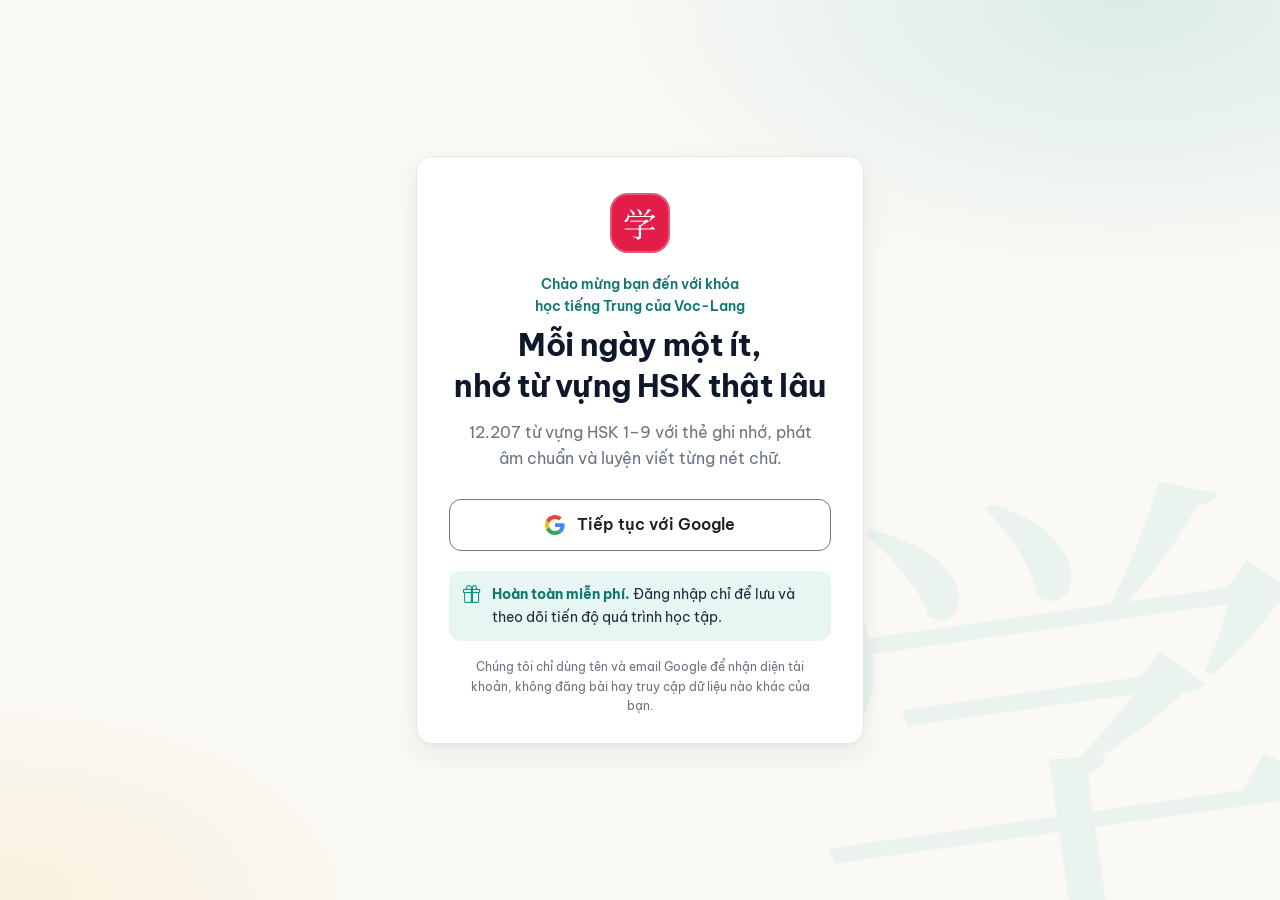
==== index.html @ a153ec46 "Bỏ bộ đếm vị trí thẻ (x / 300) cho đỡ nhầm với tiến độ học Co-Authored-By: Claude Opus 5.5 <noreply@" ====
<!doctype html>
<html lang="vi" data-bs-theme="light">
<head>
  <meta charset="UTF-8">
  <meta name="viewport" content="width=device-width, initial-scale=1, viewport-fit=cover">
  <meta name="theme-color" content="#FAF9F5" id="meta-theme-color">
  <title>Voc-Lang – Học từ vựng tiếng Trung HSK</title>
  <script>
    /* Áp giao diện Sáng/Tối trước khi vẽ trang để không bị nháy màu */
    (function () {
      var ui = {};
      try { ui = JSON.parse(localStorage.getItem('hoctq-ui')) || {}; } catch (e) { /* bỏ qua */ }
      var dark = ui.theme ? ui.theme === 'dark' : window.matchMedia('(prefers-color-scheme: dark)').matches;
      var root = document.documentElement;
      root.setAttribute('data-bs-theme', dark ? 'dark' : 'light');
      if (ui.pinyin === false) root.classList.add('hide-pinyin');
      if (ui.meaning === false) root.classList.add('hide-meaning');
      if (ui.tone !== false) root.classList.add('tone-on');
      if (dark) document.getElementById('meta-theme-color').setAttribute('content', '#0F172A');
      /* Bắt buộc đăng nhập: chưa đăng nhập → luôn mở màn hình chào (index.html?welcome: bản xem thử) */
      var sync = {};
      try { sync = JSON.parse(localStorage.getItem('hoctq-sync')) || {}; } catch (e) { /* bỏ qua */ }
      if (/[?&]welcome(?:[=&]|$)/.test(location.search) || sync.mode !== 'user') root.classList.add('show-welcome');
    })();
  </script>
  <link rel="preconnect" href="https://fonts.googleapis.com">
  <link rel="preconnect" href="https://fonts.gstatic.com" crossorigin>
  <link rel="stylesheet" href="https://fonts.googleapis.com/css2?family=Be+Vietnam+Pro:ital,wght@0,400;0,500;0,600;0,700;1,400&family=Noto+Sans+SC:wght@400;500;700&family=Noto+Serif+SC:wght@500;700&display=swap">
  <link rel="stylesheet" href="https://cdn.jsdelivr.net/npm/lxgw-wenkai-webfont@1.7.0/lxgwwenkai-regular.css">
  <link rel="stylesheet" href="https://cdn.jsdelivr.net/npm/bootstrap@5.3.3/dist/css/bootstrap.min.css">
  <link rel="stylesheet" href="https://cdn.jsdelivr.net/npm/bootstrap-icons@1.11.3/font/bootstrap-icons.min.css">
  <link rel="stylesheet" href="css/style.css">
</head>
<body>
  <!-- ================= MÀN HÌNH CHÀO (chưa đăng nhập) ================= -->
  <section class="welcome" id="welcome" aria-labelledby="welcome-title">
    <div class="welcome-art zh-card" aria-hidden="true">学</div>
    <div class="welcome-card">
      <span class="brand-mark welcome-mark zh-card" aria-hidden="true">学</span>
      <p class="welcome-eyebrow">Chào mừng bạn đến với khóa học tiếng Trung của <span class="text-nowrap">Voc-Lang</span></p>
      <h1 class="welcome-title" id="welcome-title">Mỗi ngày một ít,<br>nhớ từ vựng HSK thật&nbsp;lâu</h1>
      <p class="welcome-lead"><span id="welcome-count">12.207</span> từ vựng HSK 1–9 với thẻ ghi nhớ, phát âm chuẩn và luyện viết từng nét chữ.</p>

      <button type="button" class="btn-google" id="btn-google">
        <svg class="g-logo" viewBox="0 0 48 48" aria-hidden="true"><path fill="#EA4335" d="M24 9.5c3.54 0 6.71 1.22 9.21 3.6l6.85-6.85C35.9 2.38 30.47 0 24 0 14.62 0 6.51 5.38 2.56 13.22l7.98 6.19C12.43 13.72 17.74 9.5 24 9.5z"/><path fill="#4285F4" d="M46.98 24.55c0-1.57-.15-3.09-.38-4.55H24v9.02h12.94c-.58 2.96-2.26 5.48-4.78 7.18l7.73 6c4.51-4.18 7.09-10.36 7.09-17.65z"/><path fill="#FBBC05" d="M10.53 28.59c-.48-1.45-.76-2.99-.76-4.59s.27-3.14.76-4.59l-7.98-6.19C.92 16.46 0 20.12 0 24c0 3.88.92 7.54 2.56 10.78l7.97-6.19z"/><path fill="#34A853" d="M24 48c6.48 0 11.93-2.13 15.89-5.81l-7.73-6c-2.15 1.45-4.92 2.3-8.16 2.3-6.26 0-11.57-4.22-13.47-9.91l-7.98 6.19C6.51 42.62 14.62 48 24 48z"/></svg>
        <span class="btn-google-text">Tiếp tục với Google</span>
        <span class="spinner-border spinner-border-sm d-none" aria-hidden="true"></span>
      </button>
      <div class="welcome-alert callout callout-amber d-none" id="welcome-alert" role="alert"></div>

      <p class="welcome-free">
        <i class="bi bi-gift" aria-hidden="true"></i>
        <span><b>Hoàn toàn miễn phí.</b> Đăng nhập chỉ để lưu và theo dõi tiến độ quá trình học tập.</span>
      </p>

      <p class="welcome-fine">Chúng tôi chỉ dùng tên và email Google để nhận diện tài khoản, không đăng bài hay truy cập dữ liệu nào khác của bạn.</p>
    </div>
  </section>

  <nav class="app-nav sticky-top">
    <div class="container app-nav-inner">
      <span class="brand"><span class="brand-mark zh-card">学</span><span class="brand-text">Voc-Lang</span></span>
      <div class="nav-switch" role="tablist" aria-label="Chuyển màn hình">
        <button class="nav-switch-btn active" data-bs-toggle="pill" data-bs-target="#tab-study" type="button" role="tab" aria-selected="true">
          <i class="bi bi-card-text"></i><span>Học</span>
        </button>
        <button class="nav-switch-btn" data-bs-toggle="pill" data-bs-target="#tab-list" type="button" role="tab" aria-selected="false">
          <i class="bi bi-list-ul"></i><span>Từ vựng</span>
        </button>
      </div>
      <div class="nav-actions">
        <button class="nav-support support-entry" type="button" data-support-open="resources" title="Tài liệu học tập: PDF luyện viết, audio">
          <i class="bi bi-journal-bookmark"></i><span>Tài liệu học tập</span>
        </button>
        <button class="icon-btn" id="btn-theme" type="button" title="Chuyển chế độ Sáng/Tối" aria-label="Chuyển chế độ Sáng/Tối">
          <i class="bi bi-moon-stars theme-icon-light"></i><i class="bi bi-sun theme-icon-dark"></i>
        </button>
        <button class="icon-btn" type="button" data-bs-toggle="modal" data-bs-target="#settings-modal" title="Cài đặt" aria-label="Cài đặt">
          <i class="bi bi-gear"></i>
        </button>
        <div class="dropdown account">
          <button class="icon-btn account-btn" id="btn-account" type="button" data-bs-toggle="dropdown" data-bs-offset="0,8" aria-expanded="false" aria-label="Tài khoản">
            <span class="avatar" id="account-avatar"><i class="bi bi-person"></i></span>
            <span class="sync-dot" id="sync-dot" aria-hidden="true"></span>
          </button>
          <div class="dropdown-menu dropdown-menu-end account-menu" id="account-menu"></div>
        </div>
      </div>
    </div>
  </nav>

  <main class="container app-main tab-content">
    <!-- ================= HỌC ================= -->
    <section class="tab-pane fade show active" id="tab-study" role="tabpanel">
      <!-- Tổng quan tiến độ -->
      <div class="progress-dash" id="progress-dash">
        <div class="dash-item" title="Chuỗi ngày học liên tiếp">
          <i class="bi bi-fire dash-fire" id="dash-fire"></i>
          <div><div class="dash-num" id="dash-streak">0</div><div class="dash-label">ngày liên tiếp</div></div>
        </div>
        <div class="dash-item dash-goal">
          <div class="d-flex justify-content-between align-items-baseline">
            <span class="dash-label"><i class="bi bi-bullseye"></i> Mục tiêu hôm nay</span>
            <span class="dash-goal-num"><b id="dash-today">0</b>/<span id="dash-goal">20</span> từ</span>
          </div>
          <div class="progress dash-bar" role="progressbar" aria-label="Mục tiêu hôm nay" id="dash-goal-bar-wrap">
            <div class="progress-bar" id="dash-goal-bar" style="width:0%"></div>
          </div>
        </div>
        <div class="dash-item" title="Tổng số từ đã thuộc">
          <i class="bi bi-gem dash-gem"></i>
          <div><div class="dash-num" id="dash-mastered">0</div><div class="dash-label">đã thuộc</div></div>
        </div>
        <button class="btn btn-amber dash-review" id="btn-review-due" type="button">
          <i class="bi bi-arrow-repeat"></i><span class="dash-review-text">Ôn tập</span><span class="dash-due-badge" id="dash-due">0</span>
        </button>
        <div class="dash-unlock d-none" id="dash-unlock"></div>
      </div>

      <!-- Thanh công cụ bài học: chế độ (điện thoại), ẩn/hiện Pinyin & nghĩa, bộ lọc -->
      <div class="lesson-bar" id="lesson-bar">
        <div class="seg d-lg-none" role="tablist" aria-label="Chế độ học">
          <button type="button" class="seg-btn active" data-mode="card" role="tab" aria-selected="true"><i class="bi bi-layers"></i> Thẻ</button>
          <button type="button" class="seg-btn" data-mode="write" role="tab" aria-selected="false"><i class="bi bi-pencil"></i> Tập viết</button>
        </div>
        <div class="lesson-tools">
          <button type="button" class="chip-toggle" id="tg-pinyin" aria-pressed="true" title="Ẩn/hiện Pinyin">
            <i class="bi bi-eye"></i><span>Pinyin</span>
          </button>
          <button type="button" class="chip-toggle" id="tg-meaning" aria-pressed="true" title="Ẩn/hiện nghĩa tiếng Việt">
            <i class="bi bi-eye"></i><span>Nghĩa</span>
          </button>
          <button type="button" class="icon-btn icon-btn-soft d-lg-none" id="btn-filters" data-bs-toggle="collapse" data-bs-target="#filters" aria-expanded="false" aria-controls="filters" title="Bộ lọc" aria-label="Bộ lọc">
            <i class="bi bi-sliders"></i><span class="filter-dot d-none" id="filter-dot"></span>
          </button>
        </div>
      </div>

      <div class="collapse filters-panel" id="filters">
        <div class="filters-inner">
          <select id="filter-mode" class="form-select" aria-label="Lọc theo trạng thái">
            <option value="all">Mọi trạng thái</option>
            <option value="new">Mới</option>
            <option value="learning">Đang học</option>
            <option value="mastered">Đã thuộc</option>
            <option value="due">Ôn tập từ cần nhớ</option>
          </select>
          <select id="filter-hsk" class="form-select" aria-label="Cấp HSK">
            <option value="">Mọi cấp HSK</option>
          </select>
          <select id="filter-tag" class="form-select" aria-label="Lọc theo chủ đề">
            <option value="">Mọi chủ đề</option>
          </select>
          <button id="btn-shuffle" class="btn btn-soft" type="button"><i class="bi bi-shuffle"></i> Trộn</button>
          <span class="deck-stats" id="deck-stats"></span>
        </div>
      </div>

      <div id="empty-deck" class="callout callout-info d-none">Không có từ nào phù hợp bộ lọc. Hãy đổi trạng thái, chủ đề hoặc cấp HSK.</div>

      <div class="study-grid" id="study-area" data-mode="card">
        <!-- Flashcard -->
        <div class="study-col study-col-card">
          <div class="flashcard-wrap">
            <div class="swipe-layer" id="swipe-layer">
              <div class="flashcard" id="flashcard" tabindex="0" aria-label="Thẻ học, nhấn Space để lật">
                <div class="flashcard-face flashcard-front">
                  <span class="card-corner card-corner-start">
                    <span class="hsk-badge" id="card-hsk"></span>
                    <span class="status-chip-wrap" id="card-status"></span>
                  </span>
                  <div class="card-hanzi zh-card" id="card-hanzi"></div>
                  <div class="card-foot">
                    <div class="card-hint"><i class="bi bi-hand-index"></i> Chạm để lật<span class="swipe-hint"> · vuốt ← chưa nhớ · → đã thuộc</span></div>
                    <div class="review-info" id="review-info"></div>
                  </div>
                </div>
                <div class="flashcard-face flashcard-back">
                  <div class="back-scroll">
                    <div class="back-head">
                      <div class="back-head-text">
                        <div class="d-flex align-items-baseline gap-2 flex-wrap">
                          <span class="back-hanzi zh-card" id="back-hanzi"></span>
                          <span class="back-trad zh" id="back-trad"></span>
                        </div>
                        <div class="back-pinyin py-text peekable" data-peek="pinyin" id="back-pinyin"></div>
                        <div class="back-meaning vi-text peekable" data-peek="meaning" id="back-meaning"></div>
                      </div>
                      <div class="word-image" id="back-image" aria-hidden="true"></div>
                    </div>
                    <div class="back-tags" id="back-tags"></div>
                    <p class="back-explain callout callout-jade peekable" data-peek="meaning" id="back-explain"></p>
                    <div id="back-related"></div>
                    <div id="back-examples"></div>
                  </div>
                </div>
              </div>
              <div class="swipe-stamp stamp-know" aria-hidden="true"><i class="bi bi-check2-circle"></i> Đã thuộc</div>
              <div class="swipe-stamp stamp-again" aria-hidden="true"><i class="bi bi-arrow-counterclockwise"></i> Chưa nhớ</div>
            </div>
          </div>

          <!-- Thanh điều khiển: ghim đáy màn hình trên điện thoại -->
          <div class="action-bar" id="card-bar">
            <div class="bar-row">
              <button class="ctl-btn" id="btn-prev" type="button" title="Thẻ trước (←)" aria-label="Thẻ trước"><i class="bi bi-chevron-left"></i></button>
              <button class="ctl-btn ctl-accent" id="btn-speak" type="button" title="Phát âm (R)"><i class="bi bi-volume-up"></i><span>Nghe</span></button>
              <button class="ctl-btn ctl-primary" id="btn-flip" type="button" title="Lật thẻ (Space)"><i class="bi bi-arrow-repeat"></i><span>Lật thẻ</span></button>
              <button class="ctl-btn" id="btn-next" type="button" title="Thẻ sau (→)" aria-label="Thẻ sau"><i class="bi bi-chevron-right"></i></button>
            </div>
            <div class="rate-label">Bạn nhớ từ này thế nào?</div>
            <div class="rate-grid" role="group" aria-label="Đánh giá mức độ nhớ">
              <button class="btn-rate rate-again" type="button" data-r="again" title="Phím 1"><i class="bi bi-arrow-counterclockwise"></i><span>Chưa nhớ</span><small>ôn lại sau 10 phút</small></button>
              <button class="btn-rate rate-good" type="button" data-r="good" title="Phím 2"><i class="bi bi-hand-thumbs-up"></i><span>Tạm nhớ</span><small id="rate-good-hint">ôn lại sau 1 ngày</small></button>
              <button class="btn-rate rate-master" type="button" data-r="mastered" title="Phím 3"><i class="bi bi-check2-circle"></i><span>Đã thuộc</span><small>ôn lại sau 7 ngày</small></button>
            </div>
          </div>
        </div>

        <!-- Vở tập viết -->
        <div class="study-col study-col-write">
          <div class="panel write-panel">
            <div class="panel-head">
              <strong><i class="bi bi-pencil"></i> Vở tập viết</strong>
              <ul class="char-tabs ms-auto" id="char-tabs"></ul>
            </div>
            <div class="panel-body text-center">
              <div class="writer-box mx-auto" id="writer-box"></div>
              <div class="writer-status" id="writer-status">&nbsp;</div>
              <div class="writing-stats" id="writing-stats"></div>
              <div class="writer-legend">
                <span class="legend-dot legend-radical"></span> Bộ thủ
                <span class="legend-dot legend-stroke ms-2"></span> Nét thường
              </div>
            </div>
          </div>
          <div class="action-bar" id="write-bar">
            <div class="bar-row bar-row-write">
              <button class="ctl-btn ctl-primary" id="btn-quiz" type="button" title="Xóa nét và viết lại"><i class="bi bi-eraser"></i><span>Viết lại</span></button>
              <button class="ctl-btn" id="btn-animate" type="button" title="Xem mẫu thứ tự nét"><i class="bi bi-play-circle"></i><span>Xem mẫu</span></button>
              <button class="ctl-btn" id="btn-outline" type="button" aria-pressed="true" title="Ẩn/hiện chữ mờ"><i class="bi bi-eye"></i><span>Chữ mờ</span></button>
              <button class="ctl-btn ctl-accent" id="btn-speak-write" type="button" title="Phát âm" aria-label="Phát âm"><i class="bi bi-volume-up"></i></button>
            </div>
          </div>
        </div>
      </div>
    </section>

    <!-- ================= DANH SÁCH ================= -->
    <section class="tab-pane fade" id="tab-list" role="tabpanel">
      <!-- Tiến độ theo từng cấp HSK -->
      <div class="panel mb-3">
        <div class="panel-head">
          <strong><i class="bi bi-bar-chart-line"></i> Tiến độ theo cấp</strong>
          <span class="ms-auto legend">
            <span class="dot dot-mastered"></span> Đã thuộc
            <span class="dot dot-learning ms-2"></span> Đang học
            <span class="dot dot-new ms-2"></span> Mới
          </span>
        </div>
        <div class="panel-body py-2" id="level-progress"></div>
        <button type="button" class="res-promo support-entry" data-support-open="resources">
          <span class="res-promo-icon"><i class="bi bi-journal-bookmark"></i></span>
          <span class="res-promo-text">
            <b>Tài liệu học tập đi kèm</b>
            <span>Vở luyện viết PDF có ô điền mễ · Audio nghe thụ động song ngữ · Sổ tay 214 bộ thủ</span>
          </span>
          <span class="res-promo-cta">Xem tài liệu <i class="bi bi-arrow-right"></i></span>
        </button>
      </div>

      <div class="list-tools">
        <div class="search-box">
          <i class="bi bi-search"></i>
          <input type="search" id="list-search" class="form-control" placeholder="Tìm chữ Hán, pinyin hoặc nghĩa…" aria-label="Tìm từ">
        </div>
        <select id="list-status" class="form-select" aria-label="Lọc theo trạng thái">
          <option value="">Mọi trạng thái</option>
          <option value="new">Mới</option>
          <option value="learning">Đang học</option>
          <option value="mastered">Đã thuộc</option>
          <option value="due">Cần ôn tập</option>
        </select>
        <select id="list-tag" class="form-select" aria-label="Lọc theo chủ đề">
          <option value="">Mọi chủ đề</option>
        </select>
      </div>
      <div class="panel table-panel">
        <div class="table-responsive">
          <table class="table vocab-table align-middle mb-0">
            <thead><tr><th>Chữ</th><th>Pinyin</th><th>Nghĩa</th><th class="d-none d-md-table-cell">HSK</th><th>Trạng thái</th><th class="d-none d-md-table-cell">Ôn lại</th><th></th></tr></thead>
            <tbody id="vocab-table"></tbody>
          </table>
        </div>
      </div>
      <div class="list-foot">
        <div class="d-flex align-items-center gap-2 small text-muted-2">
          <span id="list-info"></span>
          <select id="list-page-size" class="form-select form-select-sm w-auto" aria-label="Số từ mỗi trang">
            <option value="20">20 / trang</option>
            <option value="50">50 / trang</option>
            <option value="100">100 / trang</option>
          </select>
        </div>
        <nav aria-label="Phân trang từ vựng">
          <ul class="pagination mb-0" id="list-pager"></ul>
        </nav>
      </div>
      <button type="button" class="res-hint support-entry" data-support-open="resources">
        <i class="bi bi-file-earmark-pdf"></i>
        <span>Tải file PDF có ô điền mễ để in ra luyện viết tay</span>
        <i class="bi bi-arrow-right res-hint-arrow"></i>
      </button>
      <footer class="app-footer support-entry">
        <button type="button" class="footer-donate" data-support-open="donate"><i class="bi bi-cup-hot"></i> Mời tác giả ly trà</button>
      </footer>
    </section>

  </main>

  <!-- Cài đặt -->
  <div class="modal fade" id="settings-modal" tabindex="-1" aria-labelledby="settings-title" aria-hidden="true">
    <div class="modal-dialog modal-dialog-centered modal-fullscreen-sm-down">
      <div class="modal-content">
        <div class="modal-header">
          <h5 class="modal-title" id="settings-title"><i class="bi bi-gear"></i> Cài đặt</h5>
          <button type="button" class="btn-close" data-bs-dismiss="modal" aria-label="Đóng"></button>
        </div>
        <div class="modal-body">
          <label for="goal-input" class="form-label fw-semibold">Mục tiêu mỗi ngày</label>
          <div class="input-group mb-1" style="max-width:15rem">
            <input type="number" class="form-control" id="goal-input" min="1" max="500" step="1" inputmode="numeric">
            <span class="input-group-text">từ / ngày</span>
          </div>
          <div class="form-text mb-3">Mỗi từ bạn chấm điểm hoặc tập viết trong ngày được tính một lần.</div>
          <label for="start-level" class="form-label fw-semibold">Lộ trình học</label>
          <select class="form-select mb-1" id="start-level" style="max-width:20rem"></select>
          <div class="form-text mb-3">Các cấp mở lần lượt: thuộc 80% số từ của cấp hiện tại thì mở cấp tiếp theo. Nếu đã có nền tảng, chọn cấp bắt đầu để mở sẵn các cấp đến cấp đó.</div>
          <div class="form-check form-switch mb-1">
            <input class="form-check-input" type="checkbox" role="switch" id="set-tone">
            <label class="form-check-label fw-semibold" for="set-tone">Tô màu theo thanh điệu</label>
          </div>
          <div class="form-text mb-3 tone-legend">
            <span class="t1">Thanh 1 ā</span> · <span class="t2">Thanh 2 á</span> · <span class="t3">Thanh 3 ǎ</span> · <span class="t4">Thanh 4 à</span> · <span class="t5">Thanh nhẹ a</span>
          </div>
          <div class="small text-muted-2 mb-3" id="settings-summary"></div>
          <hr>
          <div class="d-flex align-items-center gap-2 flex-wrap">
            <div class="small text-muted-2 me-auto" id="sync-note">Dữ liệu học chỉ lưu trên trình duyệt này.</div>
            <button type="button" class="btn btn-outline-danger" id="btn-open-reset">
              <i class="bi bi-arrow-counterclockwise"></i> Đặt lại tiến độ (Reset)
            </button>
          </div>
        </div>
        <div class="modal-footer">
          <button type="button" class="btn btn-soft" data-bs-dismiss="modal">Đóng</button>
          <button type="button" class="btn btn-primary" id="btn-save-goal">Lưu</button>
        </div>
      </div>
    </div>
  </div>

  <!-- Xác nhận đặt lại -->
  <div class="modal fade" id="reset-modal" tabindex="-1" aria-labelledby="reset-title" aria-hidden="true">
    <div class="modal-dialog modal-dialog-centered">
      <div class="modal-content">
        <div class="modal-header">
          <h5 class="modal-title text-vermilion" id="reset-title"><i class="bi bi-exclamation-triangle"></i> Đặt lại tiến độ</h5>
          <button type="button" class="btn-close" data-bs-dismiss="modal" aria-label="Đóng"></button>
        </div>
        <div class="modal-body">
          <div class="callout callout-rose mb-0">Bạn có chắc chắn muốn xóa toàn bộ tiến độ học tập và chuỗi ngày học hiện tại<span id="reset-scope"></span> không? Hành động này không thể hoàn tác.</div>
        </div>
        <div class="modal-footer">
          <button type="button" class="btn btn-soft" data-bs-dismiss="modal">Hủy</button>
          <button type="button" class="btn btn-danger" id="btn-confirm-reset"><i class="bi bi-trash"></i> Xóa toàn bộ</button>
        </div>
      </div>
    </div>
  </div>

  <!-- Chúc mừng khi xong một mục tiêu: mục tiêu ngày, chuỗi ngày, cột mốc từ đã thuộc, mở cấp mới (js/app.js → celebrate) -->
  <div class="modal fade cele-modal" id="cele-modal" tabindex="-1" aria-labelledby="cele-title" aria-hidden="true">
    <div class="modal-dialog modal-dialog-centered">
      <div class="modal-content">
        <div class="modal-body">
          <button type="button" class="btn-close cele-close" data-bs-dismiss="modal" aria-label="Đóng"></button>
          <div class="cele-mascot" aria-hidden="true">
            <svg viewBox="0 0 120 112" xmlns="http://www.w3.org/2000/svg">
              <ellipse class="cele-shadow" cx="60" cy="104" rx="30" ry="4.5"/>
              <g class="cele-bun">
                <path class="cele-arm cele-arm-l" d="M24 70 Q10 62 12 48"/>
                <path class="cele-arm cele-arm-r" d="M96 70 Q110 62 108 48"/>
                <path class="cele-body" d="M18 74 C18 46 37 28 60 28 C83 28 102 46 102 74 C102 92 84 100 60 100 C36 100 18 92 18 74 Z"/>
                <path class="cele-pleat" d="M47 33 Q60 17 73 33 M53 31 Q60 23 67 31"/>
                <circle class="cele-dot" cx="60" cy="42" r="3.2"/>
                <path class="cele-eye" d="M41 66 Q46.5 59 52 66 M68 66 Q73.5 59 79 66"/>
                <ellipse class="cele-blush" cx="37" cy="75" rx="6.5" ry="3.8"/>
                <ellipse class="cele-blush" cx="83" cy="75" rx="6.5" ry="3.8"/>
                <path class="cele-mouth" d="M52 73 Q60 85 68 73 Q60 76.5 52 73 Z"/>
              </g>
              <path class="cele-spark s1" d="M0 -7 L1.8 -1.8 L7 0 L1.8 1.8 L0 7 L-1.8 1.8 L-7 0 L-1.8 -1.8 Z" transform="translate(12 24)"/>
              <path class="cele-spark s2" d="M0 -7 L1.8 -1.8 L7 0 L1.8 1.8 L0 7 L-1.8 1.8 L-7 0 L-1.8 -1.8 Z" transform="translate(108 20) scale(.8)"/>
              <path class="cele-spark s3" d="M0 -7 L1.8 -1.8 L7 0 L1.8 1.8 L0 7 L-1.8 1.8 L-7 0 L-1.8 -1.8 Z" transform="translate(110 86) scale(.6)"/>
              <path class="cele-spark s4" d="M0 -7 L1.8 -1.8 L7 0 L1.8 1.8 L0 7 L-1.8 1.8 L-7 0 L-1.8 -1.8 Z" transform="translate(8 88) scale(.55)"/>
            </svg>
          </div>
          <span class="cele-badge" id="cele-badge"></span>
          <h5 class="cele-title" id="cele-title"></h5>
          <button type="button" class="cele-cheer" id="cele-cheer" title="Chạm để nghe">
            <span class="cele-zh" id="cele-zh"></span>
            <span class="cele-py"><span id="cele-py"></span> <i class="bi bi-volume-up"></i></span>
          </button>
          <p class="cele-sub" id="cele-sub"></p>
          <div class="cele-stats">
            <div class="cele-stat"><span class="cele-stat-icon">📚</span><b id="cele-today">0</b><span>từ hôm nay</span></div>
            <div class="cele-stat"><span class="cele-stat-icon">🔥</span><b id="cele-streak">0</b><span>ngày liên tiếp</span></div>
            <div class="cele-stat"><span class="cele-stat-icon">💎</span><b id="cele-mastered">0</b><span>đã thuộc</span></div>
          </div>
          <div class="cele-extra" id="cele-extra"></div>
          <button type="button" class="btn btn-primary w-100 cele-next" data-bs-dismiss="modal">Học tiếp nào <i class="bi bi-arrow-right"></i></button>
          <div class="cele-donate support-entry">
            <span>Cảm ơn bạn đã học cùng Voc-Lang! Thấy hữu ích thì mời tác giả một ly trà nhé.</span>
            <button type="button" class="cele-donate-btn" data-support-open="donate">🍵 Mời tác giả ly trà</button>
          </div>
        </div>
      </div>
    </div>
  </div>

  <!-- Tài liệu học tập (js/support.js, cấu hình ở js/support-config.js) -->
  <div class="modal fade support-modal" id="resources-modal" tabindex="-1" aria-labelledby="resources-title" aria-hidden="true">
    <div class="modal-dialog modal-dialog-centered modal-dialog-scrollable modal-lg">
      <div class="modal-content">
        <div class="modal-header">
          <div>
            <h5 class="modal-title" id="resources-title"><i class="bi bi-journal-bookmark"></i> Tài liệu học tập</h5>
            <div class="sp-sub">In ra luyện viết, nghe khi đi đường: bổ trợ cho thẻ học trên Voc-Lang</div>
          </div>
          <button type="button" class="btn-close" data-bs-dismiss="modal" aria-label="Đóng"></button>
        </div>
        <div class="modal-body">
          <div class="callout callout-amber sp-demo d-none">
            <i class="bi bi-cone-striped"></i> <b>Bản xem thử:</b> thông tin chuyển khoản bên dưới là mẫu, vui lòng <b>chưa chuyển khoản</b>.
          </div>
          <div class="sp-layout">
            <div class="sp-main">
              <p class="sp-lead">Chọn gói tài liệu, chuyển khoản theo mã QR và nhận file ngay.</p>
              <div class="sp-products" role="radiogroup" aria-label="Gói tài liệu"></div>
            </div>
            <aside class="sp-pay" aria-label="Thanh toán VietQR"></aside>
          </div>
        </div>
      </div>
    </div>
  </div>

  <!-- Mời tác giả ly trà (js/support.js) -->
  <div class="modal fade support-modal" id="donate-modal" tabindex="-1" aria-labelledby="donate-title" aria-hidden="true">
    <div class="modal-dialog modal-dialog-centered modal-dialog-scrollable modal-lg">
      <div class="modal-content">
        <div class="modal-header">
          <div>
            <h5 class="modal-title" id="donate-title"><i class="bi bi-cup-hot"></i> Mời tác giả ly trà</h5>
            <div class="sp-sub">Giúp Voc-Lang luôn miễn phí, không quảng cáo</div>
          </div>
          <button type="button" class="btn-close" data-bs-dismiss="modal" aria-label="Đóng"></button>
        </div>
        <div class="modal-body">
          <div class="callout callout-amber sp-demo d-none">
            <i class="bi bi-cone-striped"></i> <b>Bản xem thử:</b> thông tin chuyển khoản bên dưới là mẫu, vui lòng <b>chưa chuyển khoản</b>.
          </div>
          <div class="sp-layout">
            <div class="sp-main">
              <div class="sp-letter">
                <p>Chào bạn 👋</p>
                <p>Voc-Lang được làm ra với mong muốn ai cũng có thể học tiếng Trung <b>miễn phí và không bị quảng cáo làm phiền</b>.</p>
                <p>Nếu trang giúp bạn nhớ thêm vài từ mỗi ngày, bạn có thể mời tác giả một ly trà. Mọi đóng góp dùng để duy trì tên miền, máy chủ và biên soạn thêm từ vựng, ví dụ mới.</p>
                <p class="mb-0">Cảm ơn bạn rất nhiều! 谢谢你！</p>
              </div>
              <div class="sp-tiers" role="group" aria-label="Mức ủng hộ"></div>
              <div class="sp-custom d-none">
                <label for="sp-custom-input" class="form-label fw-semibold">Số tiền bạn muốn ủng hộ</label>
                <div class="input-group">
                  <input type="text" class="form-control sp-custom-input" id="sp-custom-input" inputmode="numeric" autocomplete="off" placeholder="Ví dụ: 100.000">
                  <span class="input-group-text">đ</span>
                </div>
                <div class="form-text">Tối thiểu <span class="sp-min">10.000đ</span>.</div>
                <div class="sp-error d-none"><i class="bi bi-exclamation-circle"></i> Số tiền chưa đạt mức tối thiểu.</div>
              </div>
            </div>
            <aside class="sp-pay" aria-label="Thanh toán VietQR"></aside>
          </div>
        </div>
      </div>
    </div>
  </div>

  <div class="toast-container app-toasts">
    <div id="app-toast" class="toast" role="status"><div class="toast-body" id="toast-body"></div></div>
  </div>

  <script src="https://cdn.jsdelivr.net/npm/bootstrap@5.3.3/dist/js/bootstrap.bundle.min.js"></script>
  <script src="https://cdn.jsdelivr.net/npm/hanzi-writer@3.7.3/dist/hanzi-writer.min.js"></script>
  <script src="js/data/levels.js"></script>
  <script src="js/storage.js"></script>
  <script src="js/firebase-config.js"></script>
  <script src="js/support-config.js"></script>
  <script src="js/support.js"></script>
  <script src="js/sync.js"></script>
  <script src="js/account.js"></script>
  <script src="js/app.js"></script>
</body>
</html>
---- css/style.css ----
/* =====================================================================
 * Modern Zen & Jade — giao diện Á Đông hiện đại, tối giản, ưu tiên điện thoại
 * Tỷ lệ màu 60 · 30 · 10: nền dịu mắt · xanh ngọc bích (Jade) · hổ phách & đỏ son
 * ===================================================================== */

/* ---------- 1. Design tokens ---------- */
:root,
[data-bs-theme="light"] {
  /* 60% — nền */
  --bg: #FAF9F5;              /* trắng ngà giấy tuyên chỉ */
  --surface: #FFFFFF;         /* card, sidebar */
  --surface-2: #F4F2EC;       /* nền phụ: chip, ô nhập, khối liên quan */
  --border: #E5E7EB;
  --text: #1F2937;
  --text-muted: #6B7280;
  --paper: #FFFDF8;           /* ô tập viết */

  /* 30% — Jade Teal */
  --primary: #0D9488;
  --primary-rgb: 13, 148, 136;
  --primary-hover: #0F766E;
  --primary-soft: #E7F5F3;
  --primary-ink: #0F766E;
  --on-primary: #FFFFFF;

  /* 10% — điểm nhấn */
  --amber: #F59E0B;
  --amber-hover: #D97706;
  --amber-soft: #FEF5E1;
  --amber-ink: #B45309;
  --rose: #E11D48;            /* đỏ son trầm */
  --rose-soft: #FDECEF;
  --rose-ink: #BE123C;
  --info-soft: #EEF4FF;
  --info-ink: #1D4ED8;

  /* Thanh điệu */
  --tone-1: #EF4444;
  --tone-2: #10B981;
  --tone-3: #3B82F6;
  --tone-4: #8B5CF6;
  --tone-5: #64748B;

  /* Ô tập viết (Hanzi Writer đọc các biến này khi tạo) */
  --writer-stroke: #1F2937;
  --writer-radical: #E11D48;
  --writer-outline: #E7E2D6;
  --writer-grid: #EBC4BA;
  --writer-frame: #E11D48;

  --shadow-sm: 0 1px 2px rgba(15, 23, 42, .04), 0 2px 8px rgba(15, 23, 42, .04);
  --shadow: 0 2px 4px rgba(15, 23, 42, .03), 0 10px 30px rgba(15, 23, 42, .07);
  --glass: rgba(255, 255, 255, .86);

  /* Bootstrap dùng chung bảng màu */
  --bs-body-bg: var(--bg);
  --bs-body-color: var(--text);
  --bs-emphasis-color: #0F172A;
  --bs-secondary-color: var(--text-muted);
  --bs-secondary-bg: var(--surface-2);
  --bs-tertiary-bg: var(--surface-2);
  --bs-border-color: var(--border);
  --bs-primary: var(--primary);
  --bs-primary-rgb: var(--primary-rgb);
  --bs-danger: var(--rose);
  --bs-danger-rgb: 225, 29, 72;
  --bs-link-color: var(--primary-ink);
  --bs-link-color-rgb: 15, 118, 110;
  --bs-link-hover-color: var(--primary);
  --bs-link-hover-color-rgb: var(--primary-rgb);
  --bs-focus-ring-color: rgba(var(--primary-rgb), .25);
  color-scheme: light;
}

[data-bs-theme="dark"] {
  --bg: #0F172A;              /* xám than sâu, không dùng đen tuyền */
  --surface: #1E293B;
  --surface-2: #26344A;
  --border: #334155;
  --text: #E2E8F0;
  --text-muted: #94A3B8;
  --paper: #182235;

  --primary: #14B8A6;
  --primary-rgb: 20, 184, 166;
  --primary-hover: #2DD4BF;
  --primary-soft: rgba(20, 184, 166, .14);
  --primary-ink: #5EEAD4;
  --on-primary: #042F2E;

  --amber-hover: #FBBF24;
  --amber-soft: rgba(245, 158, 11, .14);
  --amber-ink: #FCD34D;
  --rose-soft: rgba(225, 29, 72, .16);
  --rose-ink: #FDA4AF;
  --info-soft: rgba(59, 130, 246, .14);
  --info-ink: #93C5FD;

  /* Sáng hơn một nấc để đủ tương phản trên nền tối */
  --tone-1: #F87171;
  --tone-2: #34D399;
  --tone-3: #60A5FA;
  --tone-4: #A78BFA;
  --tone-5: #94A3B8;

  --writer-stroke: #E2E8F0;
  --writer-radical: #FB7185;
  --writer-outline: #334155;
  --writer-grid: rgba(251, 113, 133, .28);
  --writer-frame: rgba(251, 113, 133, .7);

  --shadow-sm: 0 1px 2px rgba(0, 0, 0, .25);
  --shadow: 0 10px 30px rgba(0, 0, 0, .35);
  --glass: rgba(30, 41, 59, .86);

  --bs-body-bg: var(--bg);
  --bs-body-color: var(--text);
  --bs-emphasis-color: #F8FAFC;
  --bs-secondary-color: var(--text-muted);
  --bs-secondary-bg: var(--surface-2);
  --bs-tertiary-bg: var(--surface-2);
  --bs-border-color: var(--border);
  --bs-primary: var(--primary);
  --bs-primary-rgb: var(--primary-rgb);
  --bs-link-color: var(--primary-ink);
  --bs-link-color-rgb: 94, 234, 212;
  --bs-link-hover-color: var(--primary-hover);
  --bs-focus-ring-color: rgba(var(--primary-rgb), .3);
  color-scheme: dark;
}

:root {
  --font-ui: "Be Vietnam Pro", "Plus Jakarta Sans", system-ui, -apple-system, "Segoe UI", Roboto, sans-serif;
  --font-zh: "Noto Sans SC", "PingFang SC", "Microsoft YaHei", "Hiragino Sans GB", sans-serif;
  --font-zh-card: "LXGW WenKai", "Noto Serif SC", "Songti SC", "STKaiti", "KaiTi", serif;
  --radius: 12px;
  --radius-lg: 16px;
  --ease: cubic-bezier(.22, 1, .36, 1);
  --tap: 44px;                 /* vùng chạm tối thiểu */
  --nav-h: 61px;
  --card-h: 460px;
  --bs-body-font-family: var(--font-ui);
  --bs-border-radius: var(--radius);
  --bs-border-radius-lg: var(--radius-lg);
  --bs-border-radius-sm: 10px;
}

/* ---------- 2. Nền tảng & chữ ---------- */
html { -webkit-text-size-adjust: 100%; }
html, body { overflow-x: clip; }   /* chặn cuộn ngang nhưng vẫn giữ position: sticky */
body {
  background: var(--bg);
  color: var(--text);
  font-family: var(--font-ui);
  line-height: 1.6;
  -webkit-tap-highlight-color: transparent;
  transition: background-color .3s ease, color .3s ease;
}
button { -webkit-tap-highlight-color: transparent; }
.zh { font-family: var(--font-zh); line-height: 1.9; }
.zh-card { font-family: var(--font-zh-card); }
.text-muted-2 { color: var(--text-muted) !important; }
.text-vermilion { color: var(--rose) !important; }
.txt-ok { color: var(--primary-ink); }
.txt-bad { color: var(--rose-ink); }
.txt-learning { color: var(--amber-ink); }
.txt-mastered { color: var(--primary-ink); }
.txt-due { color: var(--rose-ink); font-weight: 600; }

/* Thanh điệu: chỉ tô khi bật (Cài đặt → Tô màu theo thanh điệu) */
.tone-on .t1, .tone-legend .t1 { color: var(--tone-1); }
.tone-on .t2, .tone-legend .t2 { color: var(--tone-2); }
.tone-on .t3, .tone-legend .t3 { color: var(--tone-3); }
.tone-on .t4, .tone-legend .t4 { color: var(--tone-4); }
.tone-on .t5, .tone-legend .t5 { color: var(--tone-5); }
.tone-legend span { font-weight: 600; }

/* Ẩn nhanh Pinyin / Nghĩa: làm mờ, chạm vào từng dòng để xem */
.peekable { transition: filter .2s ease, opacity .2s ease; }
.hide-pinyin .peekable[data-peek="pinyin"]:not(.peek),
.hide-meaning .peekable[data-peek="meaning"]:not(.peek) {
  filter: blur(6px);
  opacity: .55;
  cursor: pointer;
  user-select: none;
  -webkit-user-select: none;
}

/* ---------- 3. Thành phần dùng chung ---------- */
.panel {
  background: var(--surface);
  border: 1px solid var(--border);
  border-radius: var(--radius-lg);
  box-shadow: var(--shadow-sm);
  transition: background-color .3s ease, border-color .3s ease;
}
.panel-head {
  display: flex; align-items: center; gap: .5rem; flex-wrap: wrap;
  padding: .75rem 1.25rem;
  border-bottom: 1px solid var(--border);
}
.panel-body { padding: 1.25rem; }

.callout {
  border-left: 4px solid var(--primary);
  background: var(--primary-soft);
  border-radius: 4px var(--radius) var(--radius) 4px;
  padding: .75rem 1rem;
  margin-bottom: .875rem;
}
.callout-jade { border-left-color: var(--primary); background: var(--primary-soft); }
.callout-amber { border-left-color: var(--amber); background: var(--amber-soft); }
.callout-rose { border-left-color: var(--rose); background: var(--rose-soft); }
.callout-info { border-left-color: var(--tone-3); background: var(--info-soft); }

.icon-btn {
  position: relative;
  display: inline-flex; align-items: center; justify-content: center;
  width: var(--tap); height: var(--tap);
  border: 0; border-radius: var(--radius);
  background: transparent; color: var(--text-muted);
  font-size: 1.15rem;
  transition: all .2s ease;
}
.icon-btn:hover { background: var(--surface-2); color: var(--text); }
.icon-btn:active { transform: scale(.94); }
.icon-btn-soft { background: var(--surface); border: 1px solid var(--border); }

/* Bootstrap → bảng màu Jade */
.btn { border-radius: var(--radius); font-weight: 600; min-height: var(--tap); transition: all .2s ease; }
.btn-sm { min-height: 36px; }
.btn-primary {
  --bs-btn-bg: var(--primary); --bs-btn-border-color: var(--primary); --bs-btn-color: var(--on-primary);
  --bs-btn-hover-bg: var(--primary-hover); --bs-btn-hover-border-color: var(--primary-hover); --bs-btn-hover-color: var(--on-primary);
  --bs-btn-active-bg: var(--primary-hover); --bs-btn-active-border-color: var(--primary-hover); --bs-btn-active-color: var(--on-primary);
  --bs-btn-disabled-bg: var(--primary); --bs-btn-disabled-border-color: var(--primary);
  --bs-btn-focus-shadow-rgb: var(--primary-rgb);
}
.btn-danger {
  --bs-btn-bg: var(--rose); --bs-btn-border-color: var(--rose); --bs-btn-color: #fff;
  --bs-btn-hover-bg: #BE123C; --bs-btn-hover-border-color: #BE123C; --bs-btn-hover-color: #fff;
  --bs-btn-active-bg: #9F1239; --bs-btn-active-border-color: #9F1239;
}
.btn-outline-danger {
  --bs-btn-color: var(--rose-ink); --bs-btn-border-color: color-mix(in srgb, var(--rose) 45%, transparent);
  --bs-btn-hover-bg: var(--rose-soft); --bs-btn-hover-color: var(--rose-ink); --bs-btn-hover-border-color: var(--rose);
  --bs-btn-active-bg: var(--rose-soft); --bs-btn-active-color: var(--rose-ink); --bs-btn-active-border-color: var(--rose);
}
.btn-soft {
  --bs-btn-bg: var(--surface); --bs-btn-color: var(--text); --bs-btn-border-color: var(--border);
  --bs-btn-hover-bg: var(--surface-2); --bs-btn-hover-color: var(--text); --bs-btn-hover-border-color: var(--border);
  --bs-btn-active-bg: var(--surface-2); --bs-btn-active-color: var(--text); --bs-btn-active-border-color: var(--border);
}
.btn-amber {
  --bs-btn-bg: var(--amber); --bs-btn-border-color: var(--amber); --bs-btn-color: #1F2937;
  --bs-btn-hover-bg: var(--amber-hover); --bs-btn-hover-border-color: var(--amber-hover); --bs-btn-hover-color: #1F2937;
  --bs-btn-active-bg: var(--amber-hover); --bs-btn-active-border-color: var(--amber-hover); --bs-btn-active-color: #1F2937;
  --bs-btn-disabled-bg: var(--surface-2); --bs-btn-disabled-border-color: var(--border); --bs-btn-disabled-color: var(--text-muted);
}
.btn:active { transform: scale(.97); }

.form-control, .form-select {
  background-color: var(--surface);
  border-color: var(--border);
  border-radius: var(--radius);
  min-height: var(--tap);
  transition: all .2s ease;
}
.form-select-sm { min-height: 36px; }
.form-control:focus, .form-select:focus {
  border-color: var(--primary);
  box-shadow: 0 0 0 .2rem rgba(var(--primary-rgb), .18);
}
.input-group-text { background: var(--surface-2); border-color: var(--border); border-radius: var(--radius); }
.form-check-input:checked { background-color: var(--primary); border-color: var(--primary); }
.form-check-input:focus { border-color: var(--primary); box-shadow: 0 0 0 .2rem rgba(var(--primary-rgb), .18); }
.form-switch .form-check-input { width: 2.6em; height: 1.4em; margin-top: .15em; }
.form-switch { padding-left: 3.2em; }
.form-switch .form-check-input { margin-left: -3.2em; }

.modal-content { background: var(--surface); border: 1px solid var(--border); border-radius: var(--radius-lg); box-shadow: var(--shadow); }
.modal-header, .modal-footer { border-color: var(--border); }
@media (max-width: 575.98px) {
  .modal-fullscreen-sm-down .modal-content { border-radius: 0; }
  .modal-footer { padding-bottom: calc(.75rem + env(safe-area-inset-bottom)); }
}

/* Toast: góc dưới phải trên máy tính, ngay dưới thanh trên cùng trên điện thoại (không đè thanh nút) */
.app-toasts { position: fixed; right: 0; bottom: 0; padding: 1rem; z-index: 1090; }
.toast {
  background: var(--surface); color: var(--text);
  border: 1px solid var(--border); border-radius: var(--radius);
  box-shadow: var(--shadow);
}
.toast .toast-body { padding: .75rem 1rem; }

/* ---------- 4. Thanh điều hướng trên cùng ---------- */
.app-nav {
  background: var(--glass);
  -webkit-backdrop-filter: saturate(1.4) blur(14px);
  backdrop-filter: saturate(1.4) blur(14px);
  border-bottom: 1px solid var(--border);
  padding-top: env(safe-area-inset-top);
  transition: background-color .3s ease, border-color .3s ease;
}
.app-nav-inner { display: flex; align-items: center; gap: .5rem; min-height: 60px; }
.brand { display: inline-flex; align-items: center; gap: .6rem; font-weight: 700; letter-spacing: -.01em; white-space: nowrap; }
.brand-mark {
  display: inline-grid; place-items: center;
  width: 36px; height: 36px; border-radius: 10px;
  background: var(--rose); color: #fff; font-size: 1.35rem; line-height: 1;
  box-shadow: inset 0 0 0 2px rgba(255, 255, 255, .25);
}
.nav-switch { display: inline-flex; gap: .25rem; margin-left: auto; padding: 3px; background: var(--surface-2); border-radius: 14px; }
.nav-switch-btn {
  display: inline-flex; align-items: center; gap: .4rem; white-space: nowrap;
  min-height: var(--tap); padding: 0 .9rem;
  border: 0; border-radius: var(--radius);
  background: transparent; color: var(--text-muted); font-weight: 600; font-size: .92rem;
  transition: all .2s ease;
}
.nav-switch-btn:hover { color: var(--text); }
.nav-switch-btn.active { background: var(--primary); color: var(--on-primary); box-shadow: 0 2px 8px rgba(var(--primary-rgb), .3); }
.nav-actions { display: flex; gap: .15rem; }
.theme-icon-dark { display: none; }
[data-bs-theme="dark"] .theme-icon-dark { display: inline; }
[data-bs-theme="dark"] .theme-icon-light { display: none; }
#btn-theme i { transition: transform .4s var(--ease); }
#btn-theme:hover i { transform: rotate(-20deg); }

.app-main { max-width: 1120px; padding-top: 1rem; padding-bottom: 2rem; }

/* ---------- 5. Tổng quan tiến độ ---------- */
.progress-dash {
  display: grid;
  grid-template-columns: auto 1fr auto auto;
  align-items: center;
  gap: .75rem 1.5rem;
  background: var(--surface);
  border: 1px solid var(--border);
  border-radius: var(--radius-lg);
  box-shadow: var(--shadow-sm);
  padding: 1rem 1.25rem;
  transition: background-color .3s ease, border-color .3s ease;
}
.dash-item { display: flex; align-items: center; gap: .6rem; min-width: 0; }
.dash-goal { display: block; }
.dash-num { font-size: 1.4rem; font-weight: 700; line-height: 1.1; font-variant-numeric: tabular-nums; }
.dash-label { font-size: .78rem; color: var(--text-muted); }
.dash-goal-num { font-size: .85rem; color: var(--text-muted); }
.dash-goal-num b { color: var(--text); }
.dash-fire { font-size: 1.7rem; color: var(--border); transition: color .3s; }
.dash-fire.lit { color: var(--amber); animation: flicker 2.4s ease-in-out infinite; }
@keyframes flicker { 0%, 100% { transform: scale(1); } 50% { transform: scale(1.08) rotate(-3deg); } }
.dash-gem { font-size: 1.5rem; color: var(--primary); }
.dash-bar { height: .625rem; border-radius: 999px; margin-top: .35rem; background: var(--surface-2); }
.dash-bar .progress-bar {
  background: linear-gradient(90deg, var(--amber), #FBBF24);
  border-radius: 999px;
  transition: width .7s var(--ease), background .3s ease;
}
.dash-bar .progress-bar.done { background: linear-gradient(90deg, var(--primary), #2DD4BF); }
.dash-review { white-space: nowrap; display: inline-flex; align-items: center; gap: .4rem; }
.dash-due-badge {
  display: inline-block; min-width: 1.6em; padding: .05rem .45rem;
  border-radius: 999px; background: rgba(255, 255, 255, .75); color: #92400E;
  font-size: .78rem; font-weight: 700; line-height: 1.5;
}
.dash-review:disabled { opacity: .55; }
.dash-unlock {
  grid-column: 1 / -1; order: 5;
  font-size: .8rem; color: var(--text-muted);
  border-top: 1px dashed var(--border); padding-top: .55rem;
}
.dash-unlock .bi-lock { color: var(--text-muted); }
.unlock-bar { height: .3rem; border-radius: 999px; margin-top: .35rem; background: var(--surface-2); }
.unlock-bar .progress-bar { background: var(--primary); transition: width .7s var(--ease); }

/* ---------- 6. Thanh công cụ bài học & bộ lọc ---------- */
.lesson-bar { display: flex; align-items: center; gap: .5rem; padding: .875rem 0 .625rem; }
.lesson-tools { display: flex; align-items: center; gap: .4rem; margin-left: auto; }
.seg { display: inline-flex; padding: 3px; gap: 2px; background: var(--surface-2); border-radius: 14px; }
.seg-btn {
  display: inline-flex; align-items: center; gap: .35rem;
  min-height: var(--tap); padding: 0 .85rem;
  border: 0; border-radius: var(--radius);
  background: transparent; color: var(--text-muted);
  font-weight: 600; font-size: .9rem;
  transition: all .2s ease;
}
.seg-btn.active { background: var(--surface); color: var(--primary-ink); box-shadow: var(--shadow-sm); }
.chip-toggle {
  display: inline-flex; align-items: center; gap: .35rem;
  min-height: var(--tap); padding: 0 .8rem;
  border: 1px solid var(--border); border-radius: 999px;
  background: var(--surface); color: var(--primary-ink);
  font-size: .85rem; font-weight: 600;
  transition: all .2s ease;
}
.chip-toggle:hover { border-color: var(--primary); }
.chip-toggle[aria-pressed="false"] { color: var(--text-muted); background: var(--surface-2); }
.chip-toggle[aria-pressed="false"] span { text-decoration: line-through; text-decoration-thickness: 1.5px; }
.chip-toggle:active { transform: scale(.96); }
.filter-dot {
  position: absolute; top: 8px; right: 8px;
  width: 8px; height: 8px; border-radius: 50%;
  background: var(--amber); box-shadow: 0 0 0 2px var(--surface);
}

.filters-inner { display: flex; flex-wrap: wrap; align-items: center; gap: .5rem; padding-bottom: 1rem; }
.filters-inner .form-select { width: auto; }
.deck-stats { margin-left: auto; font-size: .85rem; color: var(--text-muted); }
@media (min-width: 992px) {
  .filters-panel.collapse:not(.show) { display: block; }   /* máy tính: bộ lọc luôn hiện */
  /* Máy tính: công tắc Pinyin/Nghĩa nằm cùng hàng với bộ lọc */
  .lesson-bar { float: right; padding: 1rem 0 0 .75rem; }
  .filters-inner { padding-top: 1rem; }
  .study-grid, #empty-deck { clear: both; }
}

/* ---------- 7. Khu học: thẻ + vở viết ---------- */
.study-grid { display: grid; grid-template-columns: minmax(0, 1fr) minmax(0, 1fr); gap: 1.5rem; align-items: start; }
.study-col { min-width: 0; }

/* Flashcard 3D + vuốt */
.flashcard-wrap { position: relative; }
.swipe-layer {
  position: relative;
  perspective: 1200px;
  touch-action: pan-y;                 /* cử chỉ ngang để vuốt, dọc vẫn cuộn */
  transition: transform .28s var(--ease);
  will-change: transform;
}
.swipe-layer.dragging, .swipe-layer.no-anim { transition: none; }
.swipe-layer.enter { animation: card-in .3s var(--ease); }
@keyframes card-in { from { opacity: 0; transform: translateY(10px) scale(.98); } }

.flashcard {
  position: relative;
  height: var(--card-h);
  transform-style: preserve-3d;
  transition: transform .5s cubic-bezier(.4, .2, .2, 1);
  cursor: pointer;
  outline: none;
}
.flashcard.flipped { transform: rotateY(180deg); }
.flashcard:focus-visible .flashcard-face { box-shadow: 0 0 0 3px rgba(var(--primary-rgb), .45); }

.flashcard-face {
  position: absolute;
  inset: 0;
  backface-visibility: hidden;
  -webkit-backface-visibility: hidden;
  background: var(--surface);
  border-radius: var(--radius-lg);
  border: 1px solid var(--border);
  box-shadow: var(--shadow);
  transition: background-color .3s ease, border-color .2s ease, box-shadow .2s ease;
}
.flashcard-front {
  display: flex; flex-direction: column; align-items: center; justify-content: center;
  background:
    radial-gradient(120% 80% at 50% 0%, var(--primary-soft) 0%, transparent 60%),
    var(--surface);
}
.flashcard-back { transform: rotateY(180deg); padding: 1.5rem 1.75rem; }
/* Mặt đang úp không nhận chạm/cuộn: tránh cuộn trên mặt trước lại cuộn ngầm nội dung mặt sau */
.flashcard:not(.flipped) .flashcard-back,
.flashcard.flipped .flashcard-front { pointer-events: none; }
.swipe-layer[data-dir="know"] .flashcard-face { border-color: var(--primary); box-shadow: 0 0 0 3px rgba(var(--primary-rgb), .18), var(--shadow); }
.swipe-layer[data-dir="again"] .flashcard-face { border-color: var(--amber); box-shadow: 0 0 0 3px rgba(245, 158, 11, .2), var(--shadow); }

.swipe-stamp {
  position: absolute; top: 1.25rem; z-index: 3;
  padding: .3rem .8rem;
  border: 2px solid; border-radius: 10px;
  background: var(--surface);
  font-weight: 700; font-size: .95rem; letter-spacing: .02em; text-transform: uppercase;
  pointer-events: none;
  opacity: 0;
}
.stamp-know { left: 1.25rem; color: var(--primary-ink); border-color: var(--primary); transform: rotate(-10deg); opacity: clamp(0, var(--swipe, 0), 1); }
.stamp-again { right: 1.25rem; color: var(--amber-ink); border-color: var(--amber); transform: rotate(10deg); opacity: clamp(0, calc(var(--swipe, 0) * -1), 1); }

.card-corner { position: absolute; top: 1rem; display: flex; align-items: center; gap: .5rem; }
.card-corner-start { left: 1rem; }
.hsk-badge {
  display: inline-block; padding: .2rem .6rem;
  border-radius: 999px; background: var(--rose-soft); color: var(--rose-ink);
  font-size: .75rem; font-weight: 700; letter-spacing: .02em;
}
.card-hanzi {
  font-size: clamp(4.5rem, 18vw, 7.5rem);
  line-height: 1.15;
  color: var(--text);
  text-align: center;
  word-break: keep-all;
  padding: 0 1rem;
}
.card-foot { position: absolute; left: 1rem; right: 1rem; bottom: 1rem; text-align: center; }
.card-hint { font-size: .8rem; color: var(--text-muted); }
.swipe-hint { display: none; }
@media (pointer: coarse) { .swipe-hint { display: inline; } }
.review-info { font-size: .78rem; color: var(--text-muted); margin-top: .2rem; }
.review-info:empty { display: none; }

.back-scroll { height: 100%; overflow-y: auto; overscroll-behavior: contain; padding-right: .25rem; scrollbar-width: thin; }
.back-head { display: flex; align-items: flex-start; gap: .875rem; margin-bottom: .5rem; }
.back-head-text { flex: 1; min-width: 0; }
.back-hanzi { font-size: 2.75rem; line-height: 1.25; color: var(--text); }
.back-trad { font-size: 1.25rem; color: var(--text-muted); }
.back-pinyin { font-size: 1.35rem; font-weight: 600; color: var(--primary-ink); line-height: 1.5; letter-spacing: .01em; }
.back-meaning { font-size: 1.15rem; font-weight: 600; margin: .2rem 0 0; line-height: 1.5; }
.back-tags { display: flex; flex-wrap: wrap; gap: .35rem; margin-bottom: .75rem; }
.back-tags:empty { display: none; }
.tag-chip {
  display: inline-block; padding: .15rem .6rem;
  border-radius: 999px; background: var(--surface-2); color: var(--text-muted);
  font-size: .75rem; font-weight: 500;
}
.back-explain { white-space: pre-line; color: var(--text); font-size: .95rem; line-height: 1.7; }
.back-explain:empty { display: none; }

.word-image {
  flex: 0 0 auto;
  width: 96px; height: 96px;
  border-radius: var(--radius-lg);
  background: var(--amber-soft);
  display: flex; align-items: center; justify-content: center;
  overflow: hidden;
}
.word-image.is-emoji { font-size: 3.6rem; line-height: 1; font-family: "Segoe UI Emoji", "Apple Color Emoji", "Noto Color Emoji", sans-serif; }
.word-image img { width: 100%; height: 100%; object-fit: cover; }

.section-title {
  display: inline-flex; align-items: center; gap: .35rem;
  color: var(--primary-ink);
  font-size: .78rem; font-weight: 700; letter-spacing: .04em; text-transform: uppercase;
  margin-bottom: .4rem;
}
.section-box {
  border-radius: var(--radius);
  padding: .75rem .875rem .5rem;
  margin-bottom: .875rem;
  background: var(--surface-2);
}
/* Các dòng dùng chung 1 lưới để cột chữ Hán / pinyin tự co theo từ dài nhất */
.related-grid {
  display: grid;
  grid-template-columns: max-content max-content auto 1fr;
  column-gap: .5rem;
  align-items: baseline;
}
.related-row { display: contents; cursor: pointer; }
.related-row > span { padding: .3rem 0; text-align: left; transition: color .2s ease; }
.related-row:hover > .rel-zh, .related-row:active > .rel-zh { color: var(--primary); }
.related-row .rel-zh { font-size: 1.25rem; font-weight: 500; color: var(--text); white-space: nowrap; line-height: 1.6; }
.related-row .rel-py { color: var(--text-muted); font-size: .85rem; white-space: nowrap; }
.related-row .rel-colon { color: var(--text-muted); }
.related-row .rel-vi { font-weight: 500; font-size: .9rem; }

.example {
  position: relative;
  border-left: 4px solid var(--amber);
  background: var(--amber-soft);
  padding: .625rem 3.25rem .625rem 1rem;
  border-radius: 4px var(--radius) var(--radius) 4px;
  margin-bottom: .625rem;
}
.example .ex-zh { font-size: 1.3rem; line-height: 1.9; color: var(--text); }
.example .ex-py { font-size: .9rem; line-height: 1.6; color: var(--text-muted); }
.example .ex-vi { font-size: .9rem; line-height: 1.6; color: var(--text); opacity: .85; }
.ex-badge {
  display: inline-block; margin-bottom: .15rem; padding: .05rem .5rem;
  border-radius: 999px; font-size: .68rem; font-weight: 700; letter-spacing: .02em;
}
.ex-basic { background: var(--primary-soft); color: var(--primary-ink); }
.ex-simple { background: var(--info-soft); color: var(--info-ink); }
.ex-compound { background: var(--rose-soft); color: var(--rose-ink); }
.btn-speak-ex {
  position: absolute; top: .35rem; right: .35rem;
  width: var(--tap); height: var(--tap);
  display: inline-flex; align-items: center; justify-content: center;
  border: 0; border-radius: var(--radius);
  background: transparent; color: var(--rose-ink); font-size: 1.15rem;
  transition: all .2s ease;
}
.btn-speak-ex:hover { background: var(--rose-soft); }
.btn-speak-ex:active { transform: scale(.92); }

/* Thanh điều khiển (máy tính: nằm dưới thẻ; điện thoại: ghim đáy màn hình) */
.action-bar { margin-top: 1rem; }
.bar-row { display: grid; grid-template-columns: var(--tap) 1fr 1fr var(--tap); gap: .5rem; }
.bar-row-write { grid-template-columns: 1fr 1fr 1fr var(--tap); }
.ctl-btn {
  display: inline-flex; align-items: center; justify-content: center; gap: .4rem;
  min-width: var(--tap); min-height: 48px; padding: 0 .75rem;
  border: 1px solid var(--border); border-radius: var(--radius);
  background: var(--surface); color: var(--text);
  font-weight: 600; font-size: .92rem; white-space: nowrap;
  transition: all .2s ease;
}
.ctl-btn i { font-size: 1.15rem; }
.ctl-btn:hover { background: var(--surface-2); }
.ctl-btn:active { transform: scale(.96); }
.ctl-primary { background: var(--primary); border-color: var(--primary); color: var(--on-primary); }
.ctl-primary:hover { background: var(--primary-hover); border-color: var(--primary-hover); }
.ctl-accent { background: var(--rose-soft); border-color: transparent; color: var(--rose-ink); }
.ctl-accent:hover { background: var(--rose-soft); border-color: color-mix(in srgb, var(--rose) 40%, transparent); }
.ctl-btn[aria-pressed="false"] { color: var(--text-muted); }

.rate-label { text-align: center; font-size: .85rem; color: var(--text-muted); margin: .875rem 0 .5rem; }
.rate-grid { display: grid; grid-template-columns: repeat(3, 1fr); gap: .5rem; }
.btn-rate {
  display: flex; flex-direction: column; align-items: center; justify-content: center; gap: 0;
  min-height: 60px; padding: .4rem .25rem;
  border-radius: var(--radius); border: 1.5px solid;
  font-weight: 600; line-height: 1.25;
  transition: all .2s ease;
}
.btn-rate i { font-size: 1.15rem; }
.btn-rate small { font-weight: 400; font-size: .68rem; opacity: .85; }
.btn-rate:hover { transform: translateY(-2px); box-shadow: var(--shadow-sm); }
.btn-rate:active { transform: scale(.96); }
.rate-again { color: var(--rose-ink); border-color: color-mix(in srgb, var(--rose) 30%, transparent); background: var(--rose-soft); }
.rate-again:hover { border-color: var(--rose); }
.rate-good { color: var(--amber-ink); border-color: color-mix(in srgb, var(--amber) 40%, transparent); background: var(--amber-soft); }
.rate-good:hover { border-color: var(--amber); }
.rate-master { color: var(--primary-ink); border-color: color-mix(in srgb, var(--primary) 35%, transparent); background: var(--primary-soft); }
.rate-master:hover { border-color: var(--primary); }

/* Vở tập viết */
.char-tabs { display: flex; gap: .25rem; list-style: none; margin: 0; padding: 0; flex-wrap: wrap; }
.char-tabs:empty { display: none; }
.char-tab {
  width: var(--tap); height: var(--tap);
  border: 1px solid var(--border); border-radius: 10px;
  background: var(--surface); color: var(--text);
  font-family: var(--font-zh-card); font-size: 1.35rem; line-height: 1;
  transition: all .2s ease;
}
.char-tab:hover { border-color: var(--primary); }
.char-tab.active { background: var(--primary); border-color: var(--primary); color: var(--on-primary); }

.writer-box {
  width: 300px; height: 300px;
  background: var(--paper);
  border-radius: var(--radius);
  /* Khóa cuộn trang / pull-to-refresh / chọn chữ khi đang viết nét */
  touch-action: none;
  overscroll-behavior: none;
  user-select: none;
  -webkit-user-select: none;
  -webkit-touch-callout: none;
  -webkit-tap-highlight-color: transparent;
  transition: background-color .3s ease;
}
.writer-box svg { display: block; }
.writer-box.shake { animation: shake .3s; }
@keyframes shake { 25% { transform: translateX(-4px); } 75% { transform: translateX(4px); } }
html.is-writing, html.is-writing body { overscroll-behavior: none; }   /* tắt pull-to-refresh khi ngón tay đang viết */

.writer-status { margin-top: .75rem; min-height: 1.6rem; font-size: .92rem; color: var(--text-muted); }
.writer-status.st-ok { color: var(--primary-ink); }
.writer-status.st-bad { color: var(--rose-ink); }
.writer-status.st-hint { color: var(--tone-3); }
.writer-status.st-warn { color: var(--amber-ink); }
.writing-stats { font-size: .85rem; color: var(--text-muted); margin-top: .5rem; }
.writing-stats .zh { font-size: 1.3rem; color: var(--text); }
.writer-legend { font-size: .8rem; color: var(--text-muted); margin-top: .25rem; }
.legend-dot { display: inline-block; width: .7rem; height: .7rem; border-radius: 50%; vertical-align: middle; }
.legend-radical { background: var(--writer-radical); }
.legend-stroke { background: var(--writer-stroke); }

/* ---------- 8. Trạng thái học ---------- */
.dot { display: inline-block; width: .55rem; height: .55rem; border-radius: 50%; vertical-align: middle; }
.dot-new { background: var(--text-muted); opacity: .6; }
.dot-learning { background: var(--amber); }
.dot-mastered { background: var(--primary); }
.status-chip { display: inline-flex; align-items: center; gap: .35rem; font-size: .75rem; font-weight: 600; white-space: nowrap; }
.status-chip .dot { width: .5rem; height: .5rem; }
.status-new { color: var(--text-muted); }
.status-learning { color: var(--amber-ink); }
.status-mastered { color: var(--primary-ink); }

/* ---------- 9. Tab Từ vựng ---------- */
.lvl-row { display: grid; grid-template-columns: 10rem 1fr 6rem; align-items: center; gap: .75rem; padding: .4rem 0; }
.lvl-row.locked { opacity: .5; }
.lvl-name { font-size: .88rem; font-weight: 600; white-space: nowrap; overflow: hidden; text-overflow: ellipsis; }
.lvl-row.locked .lvl-name { font-weight: 500; }
.lvl-bar { height: .55rem; border-radius: 999px; background: var(--surface-2); }
.lvl-bar .progress-bar { transition: width .6s var(--ease); }
.bar-mastered { background: var(--primary); }
.bar-learning { background: var(--amber); }
.lvl-num { font-size: .8rem; color: var(--text-muted); text-align: right; font-variant-numeric: tabular-nums; }
.legend { white-space: nowrap; font-size: .8rem; color: var(--text-muted); }

.list-tools { display: flex; flex-wrap: wrap; gap: .5rem; margin-bottom: 1rem; }
.list-tools .form-select { width: auto; }
.search-box { position: relative; flex: 1 1 260px; }
.search-box i { position: absolute; left: .9rem; top: 50%; transform: translateY(-50%); color: var(--text-muted); pointer-events: none; }
.search-box .form-control { padding-left: 2.5rem; }

.table-panel { overflow: hidden; }
.vocab-table {
  --bs-table-bg: transparent;
  --bs-table-color: var(--text);
  --bs-table-hover-bg: var(--primary-soft);
  --bs-table-border-color: var(--border);
}
.vocab-table thead th {
  font-size: .75rem; font-weight: 700; letter-spacing: .04em; text-transform: uppercase;
  color: var(--text-muted); background: var(--surface-2); border-bottom-width: 1px;
  padding: .75rem 1rem;
}
.vocab-table td { padding: .7rem 1rem; transition: background-color .2s ease; }
.vocab-table tbody tr:last-child td { border-bottom: 0; }
.vocab-table tbody tr:hover td { background: var(--primary-soft); }
.vocab-table .zh { font-size: 1.4rem; line-height: 1.5; white-space: nowrap; }
.vocab-table .py-cell { font-weight: 500; color: var(--primary-ink); }
.vocab-table tr.row-learning td:first-child { box-shadow: inset 3px 0 0 var(--amber); }
.vocab-table tr.row-mastered td:first-child { box-shadow: inset 3px 0 0 var(--primary); }
.btn-study {
  width: var(--tap); height: var(--tap);
  display: inline-flex; align-items: center; justify-content: center;
  border: 0; border-radius: var(--radius);
  background: var(--primary-soft); color: var(--primary-ink); font-size: 1.2rem;
  transition: all .2s ease;
}
.btn-study:hover { background: var(--primary); color: var(--on-primary); }
.btn-study:active { transform: scale(.92); }

.list-foot { display: flex; flex-wrap: wrap; align-items: center; justify-content: space-between; gap: .75rem; margin-top: 1rem; }
.pagination {
  --bs-pagination-color: var(--text);
  --bs-pagination-bg: var(--surface);
  --bs-pagination-border-color: var(--border);
  --bs-pagination-hover-color: var(--primary-ink);
  --bs-pagination-hover-bg: var(--primary-soft);
  --bs-pagination-hover-border-color: var(--border);
  --bs-pagination-focus-color: var(--primary-ink);
  --bs-pagination-focus-bg: var(--primary-soft);
  --bs-pagination-focus-box-shadow: 0 0 0 .2rem rgba(var(--primary-rgb), .18);
  --bs-pagination-active-bg: var(--primary);
  --bs-pagination-active-border-color: var(--primary);
  --bs-pagination-active-color: var(--on-primary);
  --bs-pagination-disabled-bg: var(--surface);
  --bs-pagination-disabled-color: var(--text-muted);
  --bs-pagination-disabled-border-color: var(--border);
  --bs-pagination-border-radius: var(--radius);
  gap: .25rem;
}
.pagination .page-link {
  min-width: var(--tap); height: var(--tap);
  display: inline-flex; align-items: center; justify-content: center;
  border-radius: var(--radius) !important; margin-left: 0 !important;
  transition: all .2s ease;
}

/* ---------- 9b. Màn hình chào & tài khoản ---------- */
.welcome {
  position: fixed; inset: 0; z-index: 1040;
  display: none; align-items: center; justify-content: center;
  overflow-x: hidden; overflow-y: auto; overscroll-behavior: contain;
  padding: calc(env(safe-area-inset-top) + 1.5rem) 1rem calc(env(safe-area-inset-bottom) + 1.5rem);
  background:
    radial-gradient(60% 45% at 88% 0%, rgba(var(--primary-rgb), .13), transparent 70%),
    radial-gradient(45% 35% at 0% 100%, rgba(245, 158, 11, .10), transparent 70%),
    var(--bg);
}
html.show-welcome .welcome { display: flex; }
html.show-welcome body { overflow: hidden; }
html.show-welcome .app-nav,
html.show-welcome .app-main,
html.show-welcome .app-toasts { display: none !important; }

.welcome-art {
  position: fixed; right: -4%; bottom: -10%;   /* fixed: không làm trang chào có thanh cuộn thừa */
  font-size: min(78vw, 34rem); line-height: 1;
  color: var(--primary); opacity: .06;
  transform: rotate(-8deg);
  pointer-events: none; user-select: none;
}
.welcome-card {
  position: relative;
  width: 100%; max-width: 28rem; margin: auto;
  padding: 2.25rem 2rem 1.75rem;
  background: var(--surface); border: 1px solid var(--border); border-radius: var(--radius-lg);
  box-shadow: var(--shadow);
  text-align: center;
  animation: welcome-in .6s var(--ease) both;
}
@keyframes welcome-in { from { opacity: 0; transform: translateY(14px); } to { opacity: 1; transform: none; } }
.welcome-mark { width: 60px; height: 60px; border-radius: 18px; font-size: 2.1rem; margin-bottom: 1.25rem; }
.welcome-eyebrow { margin: 0 0 .5rem; color: var(--primary-ink); font-size: .875rem; font-weight: 600; text-wrap: balance; }
.welcome-title {
  margin: 0 0 .75rem;
  font-size: clamp(1.55rem, 5.6vw, 1.95rem); font-weight: 700; line-height: 1.3; letter-spacing: -.02em;
  color: var(--bs-emphasis-color); text-wrap: balance;
}
.welcome-lead { margin: 0 auto 1.75rem; max-width: 23rem; color: var(--text-muted); line-height: 1.65; text-wrap: pretty; }

/* Nút Google theo hướng dẫn thương hiệu (nền trắng / tối, logo G 4 màu) */
.btn-google {
  display: flex; align-items: center; justify-content: center; gap: .75rem;
  width: 100%; min-height: 52px; padding: 0 1.25rem;
  background: #FFFFFF; color: #1F1F1F;
  border: 1px solid #747775; border-radius: var(--radius);
  font-size: 1rem; font-weight: 600;
  transition: all .2s ease;
}
.btn-google:hover { background: #F7F8F8; box-shadow: 0 1px 3px rgba(60, 64, 67, .3), 0 4px 8px rgba(60, 64, 67, .12); }
.btn-google:active { transform: scale(.985); }
.btn-google:focus-visible { outline: 3px solid rgba(var(--primary-rgb), .45); outline-offset: 2px; }
.btn-google:disabled { cursor: progress; opacity: .75; }
.btn-google .g-logo { width: 20px; height: 20px; flex: none; }
[data-bs-theme="dark"] .btn-google { background: #131314; color: #E3E3E3; border-color: #8E918F; }
[data-bs-theme="dark"] .btn-google:hover { background: #1B1C1E; box-shadow: 0 2px 10px rgba(0, 0, 0, .4); }

.welcome-alert { margin: .875rem 0 0; text-align: left; font-size: .875rem; line-height: 1.55; }
.welcome-alert .btn { min-height: 36px; margin-top: .5rem; }
.welcome-free {
  display: flex; gap: .65rem; align-items: flex-start;
  margin: 1.25rem 0 0; padding: .75rem .9rem;
  background: var(--primary-soft); border-radius: var(--radius);
  text-align: left; font-size: .9rem; line-height: 1.6;
}
.welcome-free i { color: var(--primary); font-size: 1.1rem; line-height: 1.4; }
.welcome-free b { color: var(--primary-ink); }
.welcome-fine { margin: 1rem auto 0; max-width: 22rem; color: var(--text-muted); font-size: .78rem; line-height: 1.55; }

/* Tài khoản trên thanh điều hướng */
.account-btn { padding: 0; }
.avatar {
  display: inline-grid; place-items: center; flex: none;
  width: 32px; height: 32px; border-radius: 50%; overflow: hidden;
  background: var(--primary-soft); color: var(--primary-ink);
  font-size: .95rem; font-weight: 700; line-height: 1;
}
.avatar img { width: 100%; height: 100%; object-fit: cover; }
.avatar-lg { width: 44px; height: 44px; font-size: 1.15rem; }
.sync-dot {
  position: absolute; right: 5px; bottom: 6px;
  width: 11px; height: 11px; border-radius: 50%;
  border: 2px solid var(--surface); background: var(--text-muted);
  display: none;
}
.account[data-mode="user"] .sync-dot { display: block; }
.account[data-status="synced"] .sync-dot { background: var(--primary); }
.account[data-status="pending"] .sync-dot,
.account[data-status="syncing"] .sync-dot,
.account[data-status="loading"] .sync-dot { background: var(--amber); }
.account[data-status="syncing"] .sync-dot { animation: sync-pulse 1s ease-in-out infinite; }
.account[data-status="offline"] .sync-dot,
.account[data-status="error"] .sync-dot { background: var(--rose); }
@keyframes sync-pulse { 50% { opacity: .35; } }

.account-menu {
  --bs-dropdown-bg: var(--surface);
  --bs-dropdown-border-color: var(--border);
  --bs-dropdown-border-radius: var(--radius-lg);
  --bs-dropdown-link-color: var(--text);
  --bs-dropdown-link-hover-bg: var(--surface-2);
  --bs-dropdown-link-hover-color: var(--text);
  --bs-dropdown-link-active-bg: var(--primary-soft);
  --bs-dropdown-link-active-color: var(--primary-ink);
  width: min(19rem, calc(100vw - 1.5rem));
  padding: .5rem; box-shadow: var(--shadow);
}
.account-head { display: flex; align-items: center; gap: .75rem; padding: .5rem .5rem .75rem; min-width: 0; }
.account-head > div { min-width: 0; }
.account-name { font-weight: 700; line-height: 1.3; }
.account-email { font-size: .82rem; color: var(--text-muted); overflow-wrap: anywhere; }
.account-status {
  display: flex; align-items: center; gap: .5rem;
  margin: 0 .25rem .5rem; padding: .5rem .65rem;
  background: var(--surface-2); border-radius: var(--radius);
  font-size: .85rem; color: var(--text-muted);
}
.account-status .bi { font-size: 1rem; }
.account-status.ok .bi { color: var(--primary); }
.account-status.warn .bi { color: var(--amber); }
.account-status.bad .bi { color: var(--rose); }
.account-menu .dropdown-item { display: flex; align-items: center; gap: .6rem; min-height: var(--tap); border-radius: var(--radius); font-weight: 500; }
.account-menu .dropdown-item .bi { color: var(--text-muted); }

/* ---------- 10. Máy tính bảng & điện thoại (< 992px): 1 cột, thanh nút ghim đáy ---------- */
@media (max-width: 991.98px) {
  :root {
    --bar-card-h: 144px;   /* chiều cao thanh nút dưới thẻ (2 hàng) */
    --bar-write-h: 72px;
    --lesson-h: 66px;
    /* Thẻ vừa khít 1 màn hình: 100dvh trừ thanh trên, thanh công cụ và thanh nút đáy */
    --card-h: clamp(320px, calc(100vh - var(--nav-h) - var(--lesson-h) - var(--bar-card-h) - 1.5rem - env(safe-area-inset-bottom)), 680px);
    --card-h: clamp(320px, calc(100dvh - var(--nav-h) - var(--lesson-h) - var(--bar-card-h) - 1.5rem - env(safe-area-inset-bottom)), 680px);
  }
  .app-main { max-width: 760px; padding-left: 1rem; padding-right: 1rem; padding-bottom: .75rem; }

  /* Thanh công cụ bài học dính dưới thanh trên cùng */
  .lesson-bar {
    position: sticky; top: var(--nav-h); z-index: 1010;
    margin: 0 -1rem; padding: .5rem 1rem;
    background: var(--bg);
    transition: background-color .3s ease;
  }
  .filters-inner { display: grid; grid-template-columns: 1fr 1fr; padding-top: .25rem; }
  .filters-inner .form-select { width: 100%; }
  .deck-stats { grid-column: 1 / -1; margin-left: 0; }

  .study-grid { grid-template-columns: minmax(0, 1fr); gap: 0; }
  .study-grid[data-mode="card"] .study-col-write,
  .study-grid[data-mode="write"] .study-col-card { display: none; }
  .study-col-card { padding-bottom: calc(var(--bar-card-h) + env(safe-area-inset-bottom)); }
  .study-col-write { padding-bottom: calc(var(--bar-write-h) + env(safe-area-inset-bottom) + .5rem); }

  /* Thanh nút vùng ngón cái */
  .action-bar {
    position: fixed; left: 0; right: 0; bottom: 0; z-index: 1030;
    margin: 0;
    padding: .625rem max(1rem, env(safe-area-inset-right)) calc(.625rem + env(safe-area-inset-bottom)) max(1rem, env(safe-area-inset-left));
    background: var(--glass);
    -webkit-backdrop-filter: saturate(1.4) blur(14px);
    backdrop-filter: saturate(1.4) blur(14px);
    border-top: 1px solid var(--border);
    box-shadow: 0 -6px 24px rgba(15, 23, 42, .06);
  }
  .action-bar > * { max-width: 728px; margin-left: auto; margin-right: auto; }
  .rate-label { display: none; }
  .rate-grid { margin-top: .5rem; }
  .btn-rate { min-height: 56px; }
  .ctl-btn { min-height: var(--tap); }

  .write-panel { border-radius: var(--radius-lg); }
  .write-panel .panel-body { padding: 1rem; }

  .app-toasts { top: calc(var(--nav-h) + env(safe-area-inset-top) + .5rem); bottom: auto; left: 0; right: 0; display: flex; justify-content: center; padding: 0 1rem; }
  .toast { width: 100%; max-width: 420px; }
}

/* ---------- 11. Điện thoại (< 576px) ---------- */
@media (max-width: 575.98px) {
  .welcome { align-items: flex-start; }
  .welcome-card { background: transparent; border: 0; box-shadow: none; padding: 1.5rem .5rem 1rem; }
  .welcome-art { right: -18%; bottom: -4%; }

  .brand-text { display: none; }
  .nav-switch { margin-left: .25rem; }
  .nav-switch-btn { padding: 0 .75rem; }
  .app-main { padding-top: .75rem; }

  /* Tổng quan: 2 hàng (chuỗi · đã thuộc · ôn tập / mục tiêu) */
  .progress-dash { grid-template-columns: 1fr 1fr auto; padding: .75rem .875rem; gap: .5rem .75rem; }
  .dash-item { gap: .45rem; }
  .dash-goal { grid-column: 1 / -1; order: 4; }
  .dash-num { font-size: 1.2rem; }
  .dash-label { font-size: .72rem; white-space: nowrap; }
  .dash-fire, .dash-gem { font-size: 1.3rem; }
  .dash-review { padding: 0 .75rem; }
  .dash-review-text { display: none; }

  /* Thanh công cụ: bỏ icon, giữ chữ để vừa 1 hàng */
  .lesson-bar { gap: .375rem; }
  .lesson-tools { gap: .375rem; }
  .seg-btn i, .chip-toggle i { display: none; }
  .seg-btn { padding: 0 .75rem; }
  .chip-toggle { padding: 0 .75rem; }

  .flashcard-back { padding: 1.1rem 1.1rem; }
  .back-hanzi { font-size: 2.4rem; }
  .word-image { width: 76px; height: 76px; border-radius: var(--radius); }
  .word-image.is-emoji { font-size: 2.8rem; }
  .back-pinyin { font-size: 1.2rem; }
  .back-meaning { font-size: 1.08rem; }
  .back-explain { font-size: .9rem; }
  .example { padding: .5rem 3rem .5rem .875rem; }
  .example .ex-zh { font-size: 1.25rem; }
  .example .ex-py, .example .ex-vi { font-size: .85rem; }

  .lvl-row { grid-template-columns: 8.25rem 1fr 4.4rem; gap: .5rem; }
  .lvl-name { font-size: .82rem; }
  .panel-head .legend { display: none; }
  .list-tools .form-select { flex: 1 1 40%; min-width: 0; }

  /* Bảng từ vựng → danh sách thẻ gọn */
  .vocab-table thead { display: none; }
  .vocab-table tbody tr {
    display: grid;
    grid-template-columns: auto minmax(0, 1fr) auto;
    grid-template-areas: "zh py act" "zh vi act" "zh st act";
    column-gap: .875rem; row-gap: .1rem;
    align-items: center;
    padding: .75rem 1rem;
    border-bottom: 1px solid var(--border);
  }
  .vocab-table tbody tr:last-child { border-bottom: 0; }
  .vocab-table td { padding: 0; border: 0; background: transparent !important; box-shadow: none !important; }
  .vocab-table td:nth-child(1) { grid-area: zh; }
  .vocab-table td:nth-child(2) { grid-area: py; font-size: .88rem; }
  .vocab-table td:nth-child(3) { grid-area: vi; font-size: .9rem; }
  .vocab-table td:nth-child(5) { grid-area: st; }
  .vocab-table td:nth-child(7) { grid-area: act; }
  .vocab-table td[colspan] { grid-column: 1 / -1; grid-area: auto; padding: .5rem 0; }
  .vocab-table tr.row-learning { box-shadow: inset 3px 0 0 var(--amber); }
  .vocab-table tr.row-mastered { box-shadow: inset 3px 0 0 var(--primary); }
  .vocab-table .zh { font-size: 1.6rem; }
  .list-foot { justify-content: center; }
}

@media (max-width: 359.98px) {
  .chip-toggle span { display: none; }
  .ctl-btn span { display: none; }
}

/* Điện thoại hẹp: thanh trên có thêm nút tài khoản → bỏ biểu tượng ở nút Học / Từ vựng */
@media (max-width: 399.98px) {
  .nav-switch-btn i { display: none; }
}

/* ---------- 11c. Tài liệu học tập (#resources-modal), Mời tác giả ly trà (#donate-modal), chúc mừng (#cele-modal) ---------- */
/* Thông tin chuyển khoản còn là mẫu → ẩn mọi lối vào trên trang thật (js/support.js gắn .support-on) */
html:not(.support-on) .support-entry { display: none !important; }

.nav-support {
  display: inline-flex; align-items: center; justify-content: center; gap: .4rem; align-self: center;
  min-height: 36px; padding: 0 .85rem; margin-right: .35rem;
  border: 1px solid rgba(var(--primary-rgb), .28); border-radius: 999px;
  background: var(--primary-soft); color: var(--primary-ink);
  font-size: .85rem; font-weight: 600; white-space: nowrap;
  transition: all .2s ease;
}
.nav-support:hover { background: var(--primary); border-color: var(--primary); color: var(--on-primary); }
.nav-support:active { transform: scale(.96); }
.nav-support i { font-size: 1rem; }

/* Lối vào theo ngữ cảnh — chỉ ở tab Từ vựng, không đặt trong màn đang học thẻ / tập viết */
.res-promo {
  display: flex; align-items: center; gap: .85rem; width: 100%;
  padding: .85rem 1.25rem; border: 0; border-top: 1px solid var(--border);
  border-radius: 0 0 var(--radius-lg) var(--radius-lg);
  background: linear-gradient(90deg, var(--primary-soft), transparent 75%);
  color: var(--text); text-align: left;
  transition: background-color .2s ease;
}
.res-promo:hover { background-color: var(--surface-2); }
.res-promo-icon {
  flex: none; display: grid; place-items: center; width: 40px; height: 40px; border-radius: 12px;
  background: var(--surface); color: var(--primary-ink); font-size: 1.15rem; box-shadow: var(--shadow-sm);
}
.res-promo-text { display: flex; flex-direction: column; gap: .1rem; min-width: 0; flex: 1; }
.res-promo-text b { font-size: .92rem; color: var(--bs-emphasis-color); }
.res-promo-text span { font-size: .8rem; line-height: 1.4; color: var(--text-muted); }
.res-promo-cta { flex: none; font-size: .85rem; font-weight: 600; color: var(--primary-ink); white-space: nowrap; }
.res-promo:hover .res-promo-cta i { transform: translateX(3px); }
.res-promo-cta i { display: inline-block; transition: transform .2s ease; }

.res-hint {
  display: flex; align-items: center; gap: .6rem; width: 100%; margin-top: 1rem;
  padding: .8rem 1rem; border: 1px dashed rgba(var(--primary-rgb), .45); border-radius: var(--radius);
  background: transparent; color: var(--primary-ink); font-size: .9rem; font-weight: 600; text-align: left;
  transition: background-color .2s ease, border-color .2s ease;
}
.res-hint:hover { background: var(--primary-soft); border-style: solid; }
.res-hint .bi-file-earmark-pdf { font-size: 1.1rem; }
.res-hint span { flex: 1; }
.res-hint-arrow { transition: transform .2s ease; }
.res-hint:hover .res-hint-arrow { transform: translateX(3px); }

.app-footer { display: flex; justify-content: center; margin-top: 1.5rem; padding-top: .75rem; border-top: 1px solid var(--border); }
.footer-donate {
  display: inline-flex; align-items: center; gap: .35rem; min-height: 36px; padding: 0 .75rem;
  border: 0; border-radius: 999px; background: transparent; color: var(--text-muted); font-size: .82rem;
  transition: color .2s ease, background-color .2s ease;
}
.footer-donate:hover { color: var(--amber-ink); background: var(--amber-soft); }

#donate-modal .sp-tiers { padding-top: .35rem; }

/* Chúc mừng khi xong một mục tiêu (#cele-modal) */
.cele-modal .modal-dialog { max-width: 400px; }
.cele-modal .modal-content { border-radius: 24px; overflow: hidden; border: 0; }
.cele-modal .modal-body {
  position: relative; padding: 1.25rem 1.5rem 1.4rem; text-align: center;
  background:
    radial-gradient(90% 45% at 50% 0%, rgba(var(--primary-rgb), .16), transparent 70%),
    radial-gradient(60% 35% at 100% 100%, var(--amber-soft), transparent 70%),
    var(--surface);
}
.cele-close { position: absolute; top: .9rem; right: .9rem; z-index: 1; }

.cele-mascot { width: 128px; height: 120px; margin: .25rem auto 0; }
.cele-mascot svg { width: 100%; height: 100%; overflow: visible; }
.cele-shadow { fill: rgba(15, 23, 42, .1); animation: cele-shadow 1.5s ease-in-out infinite; transform-box: fill-box; transform-origin: center; }
.cele-body { fill: #FFF8EC; stroke: #EADBC2; stroke-width: 2; }
.cele-pleat, .cele-arm { fill: none; stroke: #EADBC2; stroke-width: 2.5; stroke-linecap: round; }
.cele-arm { stroke: #E9D3AE; stroke-width: 6; }
.cele-dot { fill: #F43F5E; }
.cele-eye { fill: none; stroke: #3F3A36; stroke-width: 3; stroke-linecap: round; }
.cele-blush { fill: #FB7185; opacity: .45; }
.cele-mouth { fill: #E11D48; }
.cele-bun { transform-box: view-box; transform-origin: 60px 100px; animation: cele-hop 1.5s var(--ease) infinite; }
.cele-arm-l { transform-box: view-box; transform-origin: 24px 70px; animation: cele-wave-l .5s ease-in-out infinite alternate; }
.cele-arm-r { transform-box: view-box; transform-origin: 96px 70px; animation: cele-wave-r .5s ease-in-out infinite alternate; }
.cele-spark { fill: var(--amber); transform-box: fill-box; transform-origin: center; animation: cele-twinkle 1.6s ease-in-out infinite; }
.cele-spark.s2 { fill: var(--primary); animation-delay: .4s; }
.cele-spark.s3 { fill: #FB7185; animation-delay: .8s; }
.cele-spark.s4 { fill: var(--primary); animation-delay: 1.2s; }
@keyframes cele-hop {
  0%, 100% { transform: translateY(0) scale(1, 1); }
  18% { transform: translateY(0) scale(1.08, .9); }
  42% { transform: translateY(-14px) scale(.95, 1.06); }
  66% { transform: translateY(0) scale(1.06, .93); }
  80% { transform: translateY(0) scale(.98, 1.02); }
}
@keyframes cele-shadow { 0%, 18%, 66%, 100% { transform: scale(1); opacity: 1; } 42% { transform: scale(.7); opacity: .5; } }
@keyframes cele-wave-l { from { transform: rotate(8deg); } to { transform: rotate(-14deg); } }
@keyframes cele-wave-r { from { transform: rotate(-8deg); } to { transform: rotate(14deg); } }
@keyframes cele-twinkle { 0%, 100% { opacity: .25; scale: .6; } 50% { opacity: 1; scale: 1.15; } }

.cele-badge {
  display: inline-block; margin-top: .35rem; padding: .2rem .7rem; border-radius: 999px;
  background: var(--primary-soft); color: var(--primary-ink); font-size: .78rem; font-weight: 700;
}
.cele-title {
  margin: .55rem 0 .2rem; font-size: 1.45rem; font-weight: 800; letter-spacing: -.02em; line-height: 1.25;
  color: var(--bs-emphasis-color);
  animation: cele-pop .55s var(--ease) .1s both;
}
@keyframes cele-pop { from { opacity: 0; transform: translateY(8px) scale(.92); } to { opacity: 1; transform: none; } }
.cele-cheer {
  display: inline-flex; flex-direction: column; align-items: center; gap: 0;
  margin: 0 auto .35rem; padding: .25rem .9rem; border: 0; border-radius: 14px; background: transparent;
  transition: background-color .2s ease;
}
.cele-cheer:hover { background: var(--surface-2); }
.cele-zh { font-family: var(--font-zh-card); font-size: 1.7rem; font-weight: 700; line-height: 1.35; color: var(--rose); }
[data-bs-theme="dark"] .cele-zh { color: #FB7185; }
.cele-py { font-size: .8rem; color: var(--text-muted); }
.cele-py i { margin-left: .15rem; color: var(--primary); }
.cele-sub { margin: 0 auto 1rem; max-width: 22rem; font-size: .92rem; line-height: 1.5; color: var(--text-muted); }
.cele-sub b { color: var(--text); }

.cele-stats { display: grid; grid-template-columns: repeat(3, minmax(0, 1fr)); gap: .5rem; margin-bottom: .9rem; }
.cele-stat {
  display: flex; flex-direction: column; align-items: center; gap: .05rem;
  padding: .65rem .35rem .6rem; border-radius: 16px; background: var(--surface-2);
  animation: cele-pop .5s var(--ease) both;
}
.cele-stat:nth-child(1) { animation-delay: .2s; }
.cele-stat:nth-child(2) { animation-delay: .3s; }
.cele-stat:nth-child(3) { animation-delay: .4s; }
.cele-stat-icon { font-size: 1.15rem; line-height: 1.2; }
.cele-stat b { font-size: 1.35rem; line-height: 1.2; font-variant-numeric: tabular-nums; color: var(--bs-emphasis-color); }
.cele-stat span:last-child { font-size: .72rem; color: var(--text-muted); }
.cele-extra { display: flex; flex-wrap: wrap; justify-content: center; gap: .4rem; margin-bottom: .9rem; }
.cele-extra:empty { display: none; }
.cele-pill { padding: .2rem .65rem; border-radius: 999px; background: var(--amber-soft); color: var(--amber-ink); font-size: .78rem; font-weight: 600; }
.cele-next { min-height: 48px; border-radius: 14px; font-size: 1rem; }

.cele-donate {
  display: flex; align-items: center; justify-content: space-between; gap: .5rem .75rem;
  margin-top: .85rem; padding: .55rem .6rem .55rem .9rem;
  border-radius: 14px; background: var(--amber-soft);
  font-size: .84rem; line-height: 1.4; text-align: left; color: var(--text);
}
.cele-donate-btn {
  flex: none; min-height: 36px; padding: 0 .85rem; border: 0; border-radius: 999px;
  background: var(--amber); color: #fff; font-size: .84rem; font-weight: 700; white-space: nowrap;
  box-shadow: 0 3px 10px rgba(245, 158, 11, .3);
  transition: transform .15s ease, background-color .2s ease;
}
.cele-donate-btn:hover { background: var(--amber-hover); transform: translateY(-1px); }
.cele-donate-btn:active { transform: scale(.96); }

/* Pháo giấy rơi khắp màn hình (tạo bằng JS, tự xóa sau vài giây) */
.confetti-layer { position: fixed; inset: 0; z-index: 1070; overflow: hidden; pointer-events: none; }
.confetti-piece {
  position: absolute; top: -20px; width: 8px; height: 12px; border-radius: 2px; opacity: 0;
  animation: confetti-fall 3s cubic-bezier(.25, .6, .45, 1) forwards;
}
.confetti-piece.is-round { width: 9px; height: 9px; border-radius: 50%; }
.confetti-piece.is-strip { width: 5px; height: 16px; }
@keyframes confetti-fall {
  0% { opacity: 1; transform: translate3d(0, 0, 0) rotate(0); }
  85% { opacity: 1; }
  100% { opacity: 0; transform: translate3d(var(--drift, 0), 105vh, 0) rotate(var(--spin, 540deg)); }
}

/* Khung chung của 2 modal Tài liệu học tập / Mời tác giả ly trà */
.support-modal .modal-content { border-radius: 20px; }
.support-modal .modal-header { align-items: flex-start; padding: 1.1rem 1.25rem .9rem; }
.support-modal .modal-title { display: flex; align-items: center; gap: .5rem; font-weight: 700; color: var(--bs-emphasis-color); }
.support-modal .modal-title i { color: var(--primary); }
.sp-sub { margin-top: .15rem; font-size: .82rem; color: var(--text-muted); }
.support-modal .modal-body { padding: 1rem 1.25rem 1.25rem; }
.sp-demo { font-size: .85rem; }
.sp-layout { display: grid; grid-template-columns: minmax(0, 1fr) 300px; gap: 1.25rem; align-items: start; }
.sp-lead { margin-bottom: .75rem; color: var(--text-muted); font-size: .9rem; }

.sp-products { display: grid; gap: .6rem; }
.sp-product {
  position: relative; display: flex; gap: .8rem; margin: 0;
  padding: .85rem 2.75rem .85rem .85rem;
  border: 1.5px solid var(--border); border-radius: 14px; background: var(--surface);
  cursor: pointer; transition: border-color .2s ease, background-color .2s ease, box-shadow .2s ease;
}
.sp-product:hover { border-color: rgba(var(--primary-rgb), .45); }
.sp-product.active { border-color: var(--primary); background: var(--primary-soft); box-shadow: 0 0 0 3px rgba(var(--primary-rgb), .12); }
.sp-product input { position: absolute; opacity: 0; pointer-events: none; }
.sp-product:has(input:focus-visible) { outline: 2px solid var(--primary); outline-offset: 2px; }
.sp-product-icon {
  flex: none; display: grid; place-items: center; width: 40px; height: 40px; border-radius: 12px;
  background: var(--surface-2); color: var(--primary-ink); font-size: 1.15rem;
}
.sp-product.active .sp-product-icon { background: var(--surface); }
.sp-product-body { display: flex; flex-direction: column; gap: .25rem; min-width: 0; flex: 1; }
.sp-product-top { display: flex; align-items: center; gap: .4rem; flex-wrap: wrap; }
.sp-product-name { font-weight: 700; line-height: 1.3; color: var(--bs-emphasis-color); }
.sp-badge {
  padding: .1rem .5rem; border-radius: 999px; background: var(--amber-soft); color: var(--amber-ink);
  font-size: .7rem; font-weight: 700; white-space: nowrap;
}
.sp-badge-jade { background: var(--primary); color: var(--on-primary); }
.sp-product-desc { font-size: .83rem; line-height: 1.45; color: var(--text-muted); }
.sp-product-foot { display: flex; align-items: center; justify-content: space-between; gap: .5rem; margin-top: .15rem; }
.sp-format { padding: .05rem .45rem; border: 1px solid var(--border); border-radius: 6px; font-size: .72rem; font-weight: 600; color: var(--text-muted); }
.sp-price { margin-left: auto; font-weight: 700; font-variant-numeric: tabular-nums; color: var(--primary-ink); white-space: nowrap; }
.sp-price s { margin-left: .25rem; font-size: .82rem; font-weight: 500; color: var(--text-muted); }
.sp-check {
  position: absolute; top: .85rem; right: .85rem;
  display: grid; place-items: center; width: 22px; height: 22px; border-radius: 50%;
  border: 1.5px solid var(--border); color: transparent; font-size: .8rem;
  transition: all .2s ease;
}
.sp-product.active .sp-check { background: var(--primary); border-color: var(--primary); color: var(--on-primary); }

.sp-letter { margin-bottom: 1.1rem; padding: .9rem 1rem; border-radius: 14px; background: var(--surface-2); font-size: .9rem; line-height: 1.55; }
.sp-letter p { margin-bottom: .5rem; }
.sp-tiers { display: grid; grid-template-columns: repeat(4, minmax(0, 1fr)); gap: .5rem; }
.sp-tier {
  position: relative; display: flex; flex-direction: column; align-items: center; justify-content: center; gap: .15rem;
  min-height: 78px; padding: .65rem .35rem;
  border: 1.5px solid var(--border); border-radius: 14px; background: var(--surface); color: var(--text);
  transition: all .2s ease;
}
.sp-tier:hover { border-color: rgba(var(--primary-rgb), .45); }
.sp-tier.active { border-color: var(--primary); background: var(--primary-soft); box-shadow: 0 0 0 3px rgba(var(--primary-rgb), .12); }
.sp-tier-amt { font-size: 1.05rem; font-weight: 700; color: var(--bs-emphasis-color); white-space: nowrap; }
.sp-tier.active .sp-tier-amt { color: var(--primary-ink); }
.sp-tier-label { font-size: .72rem; line-height: 1.3; text-align: center; color: var(--text-muted); }
.sp-tier-badge {
  position: absolute; top: -.6rem; left: 50%; transform: translateX(-50%);
  padding: .05rem .5rem; border-radius: 999px; background: var(--amber); color: #fff;
  font-size: .65rem; font-weight: 700; white-space: nowrap;
}
.sp-custom { margin-top: 1rem; }
.sp-custom .form-control { font-weight: 600; font-variant-numeric: tabular-nums; }
.sp-error { margin-top: .35rem; font-size: .83rem; color: var(--rose-ink); }

/* Khu vực VietQR (chung 2 tab) */
.sp-pay { position: sticky; top: 0; padding: 1rem; border-radius: 16px; background: var(--surface-2); }   /* máy tính: QR luôn trong tầm mắt khi cuộn danh sách gói */
.sp-pay-head { display: flex; flex-direction: column; align-items: center; margin-bottom: .75rem; text-align: center; }
.sp-pay-for { font-size: .8rem; line-height: 1.35; color: var(--text-muted); }
.sp-pay-amount { font-size: 1.6rem; font-weight: 700; line-height: 1.2; font-variant-numeric: tabular-nums; color: var(--primary-ink); }
.sp-qr {
  position: relative; width: 100%; max-width: 240px; aspect-ratio: 540 / 640; margin: 0 auto;
  border-radius: 14px; background: #fff; overflow: hidden; box-shadow: var(--shadow-sm);
}
.sp-qr img { display: block; width: 100%; height: 100%; object-fit: contain; }
/* Thông tin chuyển khoản còn là mẫu: dải "MẪU" chéo qua mã QR */
.sp-qr-sample {
  position: absolute; left: -20%; right: -20%; top: 38%;
  padding: .3rem 0; transform: rotate(-20deg); pointer-events: none;
  background: rgba(225, 29, 72, .85); color: #fff;
  font-size: 1rem; font-weight: 800; letter-spacing: .3em; text-align: center;
  box-shadow: 0 2px 8px rgba(0, 0, 0, .15);
}
.sp-qr.is-empty .sp-qr-sample, .sp-qr.is-loading .sp-qr-sample { display: none; }
.sp-qr-state {
  position: absolute; inset: 0; display: none; flex-direction: column; align-items: center; justify-content: center; gap: .5rem;
  padding: 1rem; background: #fff; color: #6B7280; font-size: .83rem; text-align: center;
}
.sp-qr-state i { font-size: 1.6rem; color: #9CA3AF; }
.sp-qr-loading .spinner-border { width: 1.5rem; height: 1.5rem; color: #0D9488; }
.sp-qr.is-loading .sp-qr-loading, .sp-qr.is-error .sp-qr-error, .sp-qr.is-empty .sp-qr-empty { display: flex; }
.sp-qr-actions { display: grid; grid-template-columns: 1fr 1fr; gap: .5rem; margin-top: .85rem; }
.sp-qr-actions .btn {
  display: inline-flex; align-items: center; justify-content: center; gap: .35rem;
  padding: .4rem .5rem; font-size: .8rem; line-height: 1.25; white-space: normal;
}
.sp-qr-actions .btn.is-done, .sp-copy-mini.is-done {
  border-color: var(--primary) !important; background: var(--primary-soft) !important; color: var(--primary-ink) !important;
}
.sp-hint { margin-top: .5rem; font-size: .75rem; line-height: 1.4; text-align: center; color: var(--text-muted); }
.sp-info { display: grid; gap: .3rem; margin: .85rem 0 0; padding-top: .75rem; border-top: 1px dashed var(--border); font-size: .83rem; }
.sp-info > div { display: flex; align-items: center; justify-content: space-between; gap: .75rem; }
.sp-info dt { font-weight: 500; color: var(--text-muted); white-space: nowrap; }
.sp-info dd { display: flex; align-items: center; gap: .2rem; min-width: 0; margin: 0; font-weight: 600; text-align: right; color: var(--text); overflow-wrap: anywhere; }
.sp-mono { font-variant-numeric: tabular-nums; letter-spacing: .02em; }
.sp-copy-mini {
  flex: none; display: inline-grid; place-items: center; width: 28px; height: 28px;
  border: 1px solid transparent; border-radius: 8px; background: none; color: var(--text-muted);
}
.sp-copy-mini:hover { background: var(--surface); color: var(--primary-ink); }
.sp-deliver { margin-top: .9rem; padding-top: .85rem; border-top: 1px dashed var(--border); }
.sp-deliver-note { margin-bottom: .6rem; font-size: .82rem; line-height: 1.45; color: var(--text-muted); }

@media (max-width: 767.98px) {
  .nav-support span { display: none; }
  .nav-support { width: 36px; padding: 0; margin-right: .15rem; }
  .sp-layout { grid-template-columns: minmax(0, 1fr); gap: 1rem; }
  .sp-pay { position: static; }
}
@media (max-width: 575.98px) {
  .nav-support { display: none; }     /* điện thoại: mở từ menu tài khoản */
  .support-modal .modal-header { padding: 1rem 1rem .8rem; }
  .support-modal .modal-body { padding: .875rem 1rem 1rem; }
  .sp-tiers { grid-template-columns: 1fr 1fr; gap: .85rem .5rem; padding-top: .35rem; }
  .res-promo { flex-wrap: wrap; align-items: flex-start; gap: .25rem .75rem; padding: .85rem 1rem; }
  .res-promo-text { flex-basis: calc(100% - 3.25rem); }
  .res-promo-cta { margin-left: calc(40px + .75rem); }
  .sp-product { padding: .75rem 2.5rem .75rem .75rem; gap: .65rem; }
  .sp-product-icon { width: 36px; height: 36px; font-size: 1.05rem; }
  .sp-qr { max-width: 220px; }
  .cele-modal .modal-body { padding: 1.1rem 1.1rem 1.2rem; }
  .cele-title { font-size: 1.3rem; }
  .cele-donate { flex-direction: column; text-align: center; padding: .7rem; }
}

/* ---------- 12. Giảm chuyển động ---------- */
@media (prefers-reduced-motion: reduce) {
  *, *::before, *::after { animation-duration: .01ms !important; animation-iteration-count: 1 !important; transition-duration: .01ms !important; }
}
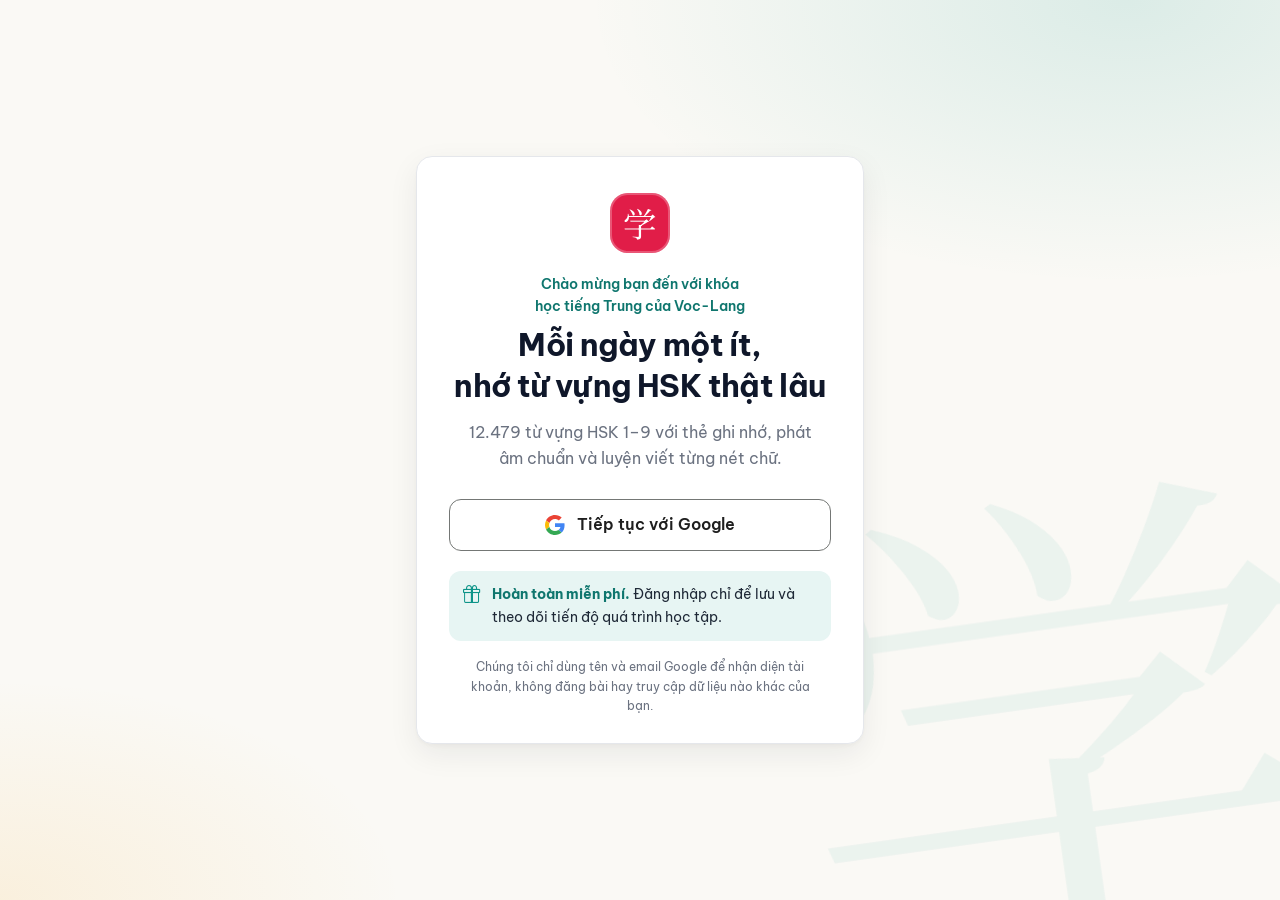
==== commit 300e3bb5: "Tài liệu học: luồng đơn hàng và gửi tài liệu qua email (giai đoạn 6) - Người mua đăng nhập Google; đ" ====
--- a/index.html
+++ b/index.html
@@ -72,7 +72,10 @@
         <button class="nav-support support-entry" type="button" data-support-open="resources" title="Tài liệu học tập: PDF luyện viết, audio">
           <i class="bi bi-journal-bookmark"></i><span>Tài liệu học tập</span>
         </button>
-        <button class="icon-btn" id="btn-theme" type="button" title="Chuyển chế độ Sáng/Tối" aria-label="Chuyển chế độ Sáng/Tối">
+        <button class="icon-btn d-sm-none" id="btn-dash" type="button" title="Tiến độ" aria-label="Tiến độ" aria-expanded="false" aria-controls="progress-dash">
+          <i class="bi bi-bar-chart-line"></i><span class="nav-due-badge d-none" id="nav-due" aria-hidden="true"></span>
+        </button>
+        <button class="icon-btn d-none d-sm-inline-flex" id="btn-theme" type="button" title="Chuyển chế độ Sáng/Tối" aria-label="Chuyển chế độ Sáng/Tối">
           <i class="bi bi-moon-stars theme-icon-light"></i><i class="bi bi-sun theme-icon-dark"></i>
         </button>
         <button class="icon-btn" type="button" data-bs-toggle="modal" data-bs-target="#settings-modal" title="Cài đặt" aria-label="Cài đặt">
@@ -92,7 +95,8 @@
   <main class="container app-main tab-content">
     <!-- ================= HỌC ================= -->
     <section class="tab-pane fade show active" id="tab-study" role="tabpanel">
-      <!-- Tổng quan tiến độ -->
+      <!-- Tổng quan tiến độ (điện thoại: popup mở từ nút Tiến độ trên thanh trên cùng) -->
+      <div class="dash-backdrop" id="dash-backdrop" aria-hidden="true"></div>
       <div class="progress-dash" id="progress-dash">
         <div class="dash-item" title="Chuỗi ngày học liên tiếp">
           <i class="bi bi-fire dash-fire" id="dash-fire"></i>
@@ -138,9 +142,9 @@
 
       <div class="collapse filters-panel" id="filters">
         <div class="filters-inner">
-          <select id="filter-mode" class="form-select" aria-label="Lọc theo trạng thái">
+          <select id="filter-mode" class="form-select" aria-label="Lọc theo trạng thái" autocomplete="off">
             <option value="all">Mọi trạng thái</option>
-            <option value="new">Mới</option>
+            <option value="new" selected>Mới</option>
             <option value="learning">Đang học</option>
             <option value="mastered">Đã thuộc</option>
             <option value="due">Ôn tập từ cần nhớ</option>
@@ -343,6 +347,13 @@
           <div class="form-text mb-3 tone-legend">
             <span class="t1">Thanh 1 ā</span> · <span class="t2">Thanh 2 á</span> · <span class="t3">Thanh 3 ǎ</span> · <span class="t4">Thanh 4 à</span> · <span class="t5">Thanh nhẹ a</span>
           </div>
+          <div class="d-sm-none">
+            <div class="form-check form-switch mb-1">
+              <input class="form-check-input" type="checkbox" role="switch" id="set-dark">
+              <label class="form-check-label fw-semibold" for="set-dark">Giao diện tối</label>
+            </div>
+            <div class="form-text mb-3">Áp dụng ngay, không cần bấm Lưu.</div>
+          </div>
           <div class="small text-muted-2 mb-3" id="settings-summary"></div>
           <hr>
           <div class="d-flex align-items-center gap-2 flex-wrap">
@@ -445,7 +456,7 @@
           </div>
           <div class="sp-layout">
             <div class="sp-main">
-              <p class="sp-lead">Chọn gói tài liệu, chuyển khoản theo mã QR và nhận file ngay.</p>
+              <p class="sp-lead">Chọn gói tài liệu và chuyển khoản theo mã QR. Link tải được gửi tới email Google của bạn trong vòng 24 giờ sau khi xác nhận thanh toán.</p>
               <div class="sp-products" role="radiogroup" aria-label="Gói tài liệu"></div>
             </div>
             <aside class="sp-pay" aria-label="Thanh toán VietQR"></aside>
--- a/css/style.css
+++ b/css/style.css
@@ -1011,6 +1011,36 @@
   .ctl-btn span { display: none; }
 }
 
+/* Điện thoại: tiến độ thành popup dưới thanh trên cùng (mở bằng nút #btn-dash) để thẻ học vừa 1 màn hình */
+.nav-due-badge {
+  position: absolute; top: 3px; right: 1px;
+  min-width: 1.15rem; height: 1.15rem; padding: 0 .25rem;
+  border-radius: 999px; background: var(--amber); color: #fff;
+  font-size: .66rem; font-weight: 700; line-height: 1.15rem; text-align: center;
+  box-shadow: 0 0 0 2px var(--bg);
+}
+#btn-dash[aria-expanded="true"] { background: var(--primary-soft); color: var(--primary); }
+.dash-backdrop { display: none; }
+@media (max-width: 575.98px) {
+  .progress-dash {
+    position: fixed; z-index: 1035;
+    top: calc(var(--nav-h) + env(safe-area-inset-top) + .5rem);
+    left: max(.75rem, env(safe-area-inset-left)); right: max(.75rem, env(safe-area-inset-right));
+    box-shadow: var(--shadow);
+    opacity: 0; visibility: hidden; transform: translateY(-8px);
+    transition: opacity .18s ease, transform .18s var(--ease), visibility 0s linear .18s;
+  }
+  .progress-dash.is-open {
+    opacity: 1; visibility: visible; transform: none;
+    transition: opacity .18s ease, transform .18s var(--ease);
+  }
+  .dash-backdrop.is-open {
+    display: block; position: fixed; inset: 0; z-index: 1034;
+    background: rgba(15, 23, 42, .28);
+  }
+  .dash-review-text { display: inline; }
+}
+
 /* Điện thoại hẹp: thanh trên có thêm nút tài khoản → bỏ biểu tượng ở nút Học / Từ vựng */
 @media (max-width: 399.98px) {
   .nav-switch-btn i { display: none; }
@@ -1303,6 +1333,50 @@
 .sp-copy-mini:hover { background: var(--surface); color: var(--primary-ink); }
 .sp-deliver { margin-top: .9rem; padding-top: .85rem; border-top: 1px dashed var(--border); }
 .sp-deliver-note { margin-bottom: .6rem; font-size: .82rem; line-height: 1.45; color: var(--text-muted); }
+.sp-note-warn { color: var(--rose-ink); font-weight: 600; }
+.sp-link-btn {
+  display: block; width: 100%; margin-top: .45rem; padding: .25rem; border: 0; background: none;
+  font-size: .8rem; color: var(--text-muted); text-decoration: underline; text-underline-offset: 2px;
+}
+.sp-link-btn:hover { color: var(--rose-ink); }
+
+/* Đơn mua (js/support.js): khung đăng nhập / trạng thái đơn thay cho mã QR */
+.sp-pay.is-gated > :not(.sp-gate) { display: none !important; }
+.sp-pay:not(.is-gated) > .sp-gate { display: none; }
+.sp-gate { display: flex; flex-direction: column; align-items: center; gap: .5rem; padding: 1.25rem .25rem; text-align: center; }
+.sp-gate p { margin: 0; }
+.sp-gate .btn { margin-top: .35rem; }
+.sp-gate-icon { font-size: 2rem; line-height: 1; color: var(--text-muted); }
+.sp-gate-icon.is-ok { color: var(--primary); }
+.sp-gate-text { font-size: .83rem; line-height: 1.5; color: var(--text-muted); }
+.sp-gate-error { margin: .5rem 0 0; font-size: .8rem; color: var(--rose-ink); }
+.sp-gate .spinner-border { color: var(--primary); }
+.sp-chip {
+  align-self: flex-start; display: inline-flex; align-items: center; gap: .3rem;
+  padding: .1rem .5rem; border-radius: 999px; font-size: .74rem; font-weight: 600;
+}
+.sp-chip-amber { background: var(--amber-soft); color: var(--amber-ink); }
+.sp-chip-jade { background: var(--primary-soft); color: var(--primary-ink); }
+.sp-chip-rose { background: var(--rose-soft); color: var(--rose-ink); }
+.sp-remind:empty { display: none; }
+.sp-remind-item { display: flex; flex-wrap: wrap; align-items: center; gap: .6rem 1rem; font-size: .85rem; line-height: 1.5; }
+.sp-remind-item > div:first-child { flex: 1 1 260px; }
+.sp-remind-actions { display: flex; gap: .4rem; }
+/* Có đơn chờ thanh toán quá 10 phút → chấm cam ở các lối vào "Tài liệu học tập" và nút tài khoản (điện thoại) */
+html.sp-order-due .nav-support, html.sp-order-due .account-menu [data-support-open="resources"] { position: relative; }
+html.sp-order-due .nav-support::after,
+html.sp-order-due .account-menu [data-support-open="resources"]::after {
+  content: ""; position: absolute; top: 2px; right: 2px; width: 9px; height: 9px;
+  border-radius: 50%; background: var(--amber); box-shadow: 0 0 0 2px var(--bg);
+}
+html.sp-order-due .account-menu [data-support-open="resources"]::after { top: 50%; right: 1rem; margin-top: -4.5px; }
+@media (max-width: 575.98px) {
+  html.sp-order-due .account-btn { position: relative; }
+  html.sp-order-due .account-btn::before {
+    content: ""; position: absolute; top: 3px; left: 3px; z-index: 1; width: 9px; height: 9px;
+    border-radius: 50%; background: var(--amber); box-shadow: 0 0 0 2px var(--bg);
+  }
+}
 
 @media (max-width: 767.98px) {
   .nav-support span { display: none; }
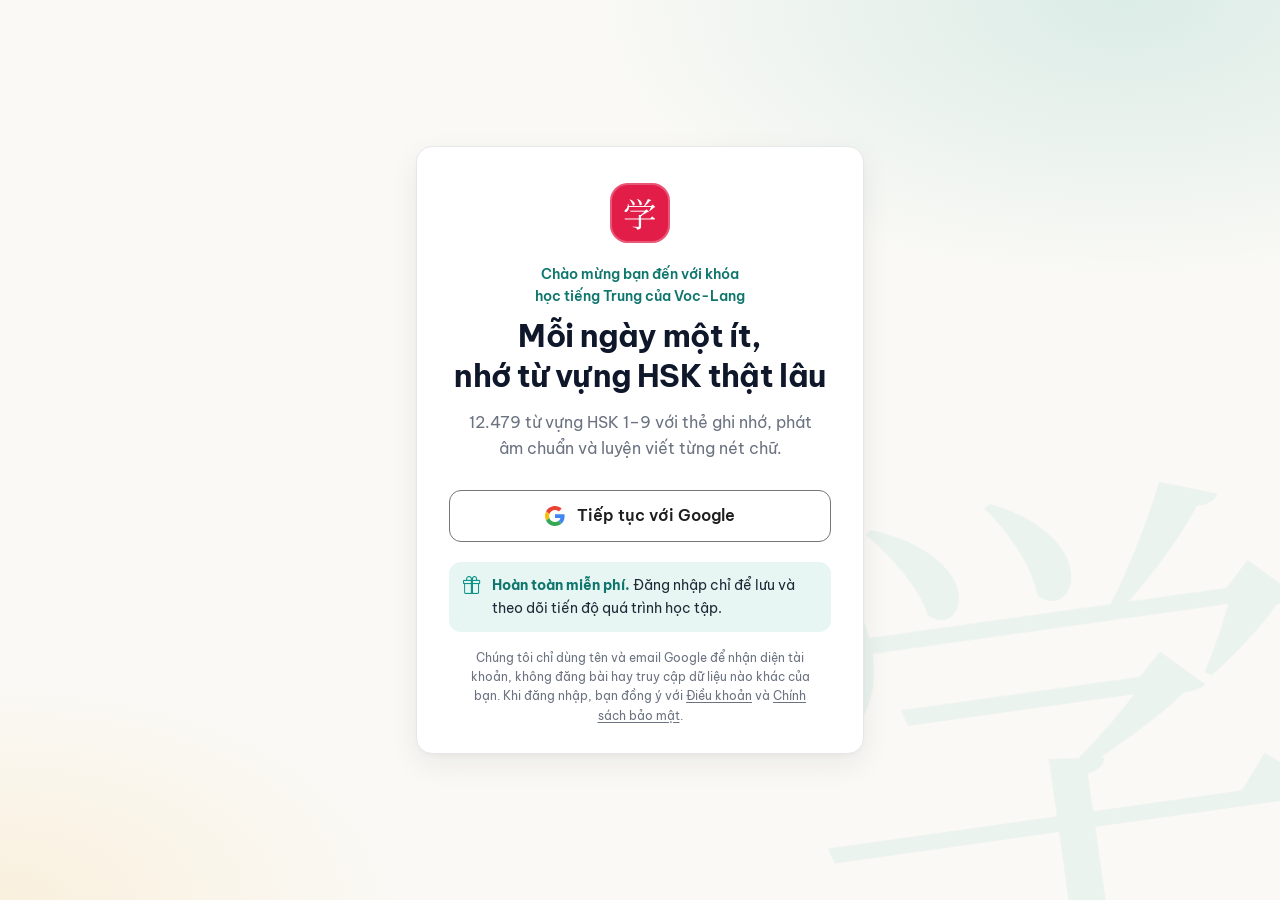
==== commit f9f7d32a: "Trang Điều khoản & Chính sách (chinh-sach/): người bán, điều khoản sử dụng, điều khoản mua tài liệu," ====
--- a/index.html
+++ b/index.html
@@ -4,7 +4,10 @@
   <meta charset="UTF-8">
   <meta name="viewport" content="width=device-width, initial-scale=1, viewport-fit=cover">
   <meta name="theme-color" content="#FAF9F5" id="meta-theme-color">
-  <title>Voc-Lang – Học từ vựng tiếng Trung HSK</title>
+  <link rel="icon" type="image/png" sizes="32x32" href="icons/favicon-32.png">
+  <link rel="icon" type="image/png" sizes="192x192" href="icons/icon-192.png">
+  <link rel="apple-touch-icon" href="icons/apple-touch-icon.png">
+  <title>Voc-Lang-HSK – Học từ vựng tiếng Trung HSK</title>
   <script>
     /* Áp giao diện Sáng/Tối trước khi vẽ trang để không bị nháy màu */
     (function () {
@@ -53,13 +56,14 @@
         <span><b>Hoàn toàn miễn phí.</b> Đăng nhập chỉ để lưu và theo dõi tiến độ quá trình học tập.</span>
       </p>
 
-      <p class="welcome-fine">Chúng tôi chỉ dùng tên và email Google để nhận diện tài khoản, không đăng bài hay truy cập dữ liệu nào khác của bạn.</p>
+      <p class="welcome-fine">Chúng tôi chỉ dùng tên và email Google để nhận diện tài khoản, không đăng bài hay truy cập dữ liệu nào khác của bạn.
+        Khi đăng nhập, bạn đồng ý với <a href="chinh-sach/#dieu-khoan">Điều khoản</a> và <a href="chinh-sach/#bao-mat">Chính sách bảo mật</a>.</p>
     </div>
   </section>
 
   <nav class="app-nav sticky-top">
     <div class="container app-nav-inner">
-      <span class="brand"><span class="brand-mark zh-card">学</span><span class="brand-text">Voc-Lang</span></span>
+      <span class="brand"><span class="brand-mark zh-card">学</span><span class="brand-text">Voc-Lang-HSK</span></span>
       <div class="nav-switch" role="tablist" aria-label="Chuyển màn hình">
         <button class="nav-switch-btn active" data-bs-toggle="pill" data-bs-target="#tab-study" type="button" role="tab" aria-selected="true">
           <i class="bi bi-card-text"></i><span>Học</span>
@@ -318,6 +322,12 @@
       <footer class="app-footer support-entry">
         <button type="button" class="footer-donate" data-support-open="donate"><i class="bi bi-cup-hot"></i> Mời tác giả ly trà</button>
       </footer>
+      <nav class="app-legal" aria-label="Điều khoản và chính sách">
+        <a href="chinh-sach/#dieu-khoan">Điều khoản</a><span aria-hidden="true">·</span>
+        <a href="chinh-sach/#bao-mat">Bảo mật</a><span aria-hidden="true">·</span>
+        <a href="chinh-sach/#hoan-tien">Hoàn tiền</a><span aria-hidden="true">·</span>
+        <a href="chinh-sach/#nguoi-ban">Người bán</a>
+      </nav>
     </section>
 
   </main>
@@ -362,6 +372,12 @@
               <i class="bi bi-arrow-counterclockwise"></i> Đặt lại tiến độ (Reset)
             </button>
           </div>
+          <nav class="app-legal app-legal-start" aria-label="Điều khoản và chính sách">
+            <a href="chinh-sach/#dieu-khoan">Điều khoản</a><span aria-hidden="true">·</span>
+            <a href="chinh-sach/#bao-mat">Chính sách bảo mật</a><span aria-hidden="true">·</span>
+            <a href="chinh-sach/#hoan-tien">Hoàn tiền</a><span aria-hidden="true">·</span>
+            <a href="chinh-sach/#nguoi-ban">Người bán</a>
+          </nav>
         </div>
         <div class="modal-footer">
           <button type="button" class="btn btn-soft" data-bs-dismiss="modal">Đóng</button>
@@ -458,6 +474,9 @@
             <div class="sp-main">
               <p class="sp-lead">Chọn gói tài liệu và chuyển khoản theo mã QR. Link tải được gửi tới email Google của bạn trong vòng 24 giờ sau khi xác nhận thanh toán.</p>
               <div class="sp-products" role="radiogroup" aria-label="Gói tài liệu"></div>
+              <p class="sp-legal">Bấm <b>Đã chuyển khoản</b> là bạn đồng ý với <a href="chinh-sach/#mua-tai-lieu" target="_blank" rel="noopener">Điều khoản mua</a>
+                và <a href="chinh-sach/#hoan-tien" target="_blank" rel="noopener">Chính sách hoàn tiền</a>.
+                <span class="sp-seller"></span></p>
             </div>
             <aside class="sp-pay" aria-label="Thanh toán VietQR"></aside>
           </div>
--- a/css/style.css
+++ b/css/style.css
@@ -1102,6 +1102,12 @@
   transition: color .2s ease, background-color .2s ease;
 }
 .footer-donate:hover { color: var(--amber-ink); background: var(--amber-soft); }
+.app-legal { display: flex; flex-wrap: wrap; justify-content: center; gap: .15rem .5rem; margin-top: .5rem; padding-bottom: .5rem; font-size: .78rem; color: var(--text-muted); }
+.app-legal-start { justify-content: flex-start; margin-top: 1rem; padding-bottom: 0; }
+.app-legal a, .welcome-fine a, .sp-legal a { color: inherit; text-decoration: underline; text-underline-offset: 2px; }
+.app-legal a:hover, .welcome-fine a:hover, .sp-legal a:hover { color: var(--primary-ink); }
+.sp-legal { margin: .75rem 0 0; color: var(--text-muted); font-size: .78rem; line-height: 1.55; }
+.sp-seller:not(:empty) { display: block; margin-top: .2rem; }
 
 #donate-modal .sp-tiers { padding-top: .35rem; }
 
@@ -1350,6 +1356,11 @@
 .sp-gate-icon.is-ok { color: var(--primary); }
 .sp-gate-text { font-size: .83rem; line-height: 1.5; color: var(--text-muted); }
 .sp-gate-error { margin: .5rem 0 0; font-size: .8rem; color: var(--rose-ink); }
+.sp-spam-tip {
+  display: flex; gap: .45rem; align-items: flex-start; width: 100%; padding: .55rem .7rem; border-radius: 10px;
+  background: var(--amber-soft); color: var(--text); font-size: .8rem; line-height: 1.45; text-align: left;
+}
+.sp-spam-tip .bi { color: var(--amber-ink); margin-top: .1rem; }
 .sp-gate .spinner-border { color: var(--primary); }
 .sp-chip {
   align-self: flex-start; display: inline-flex; align-items: center; gap: .3rem;
